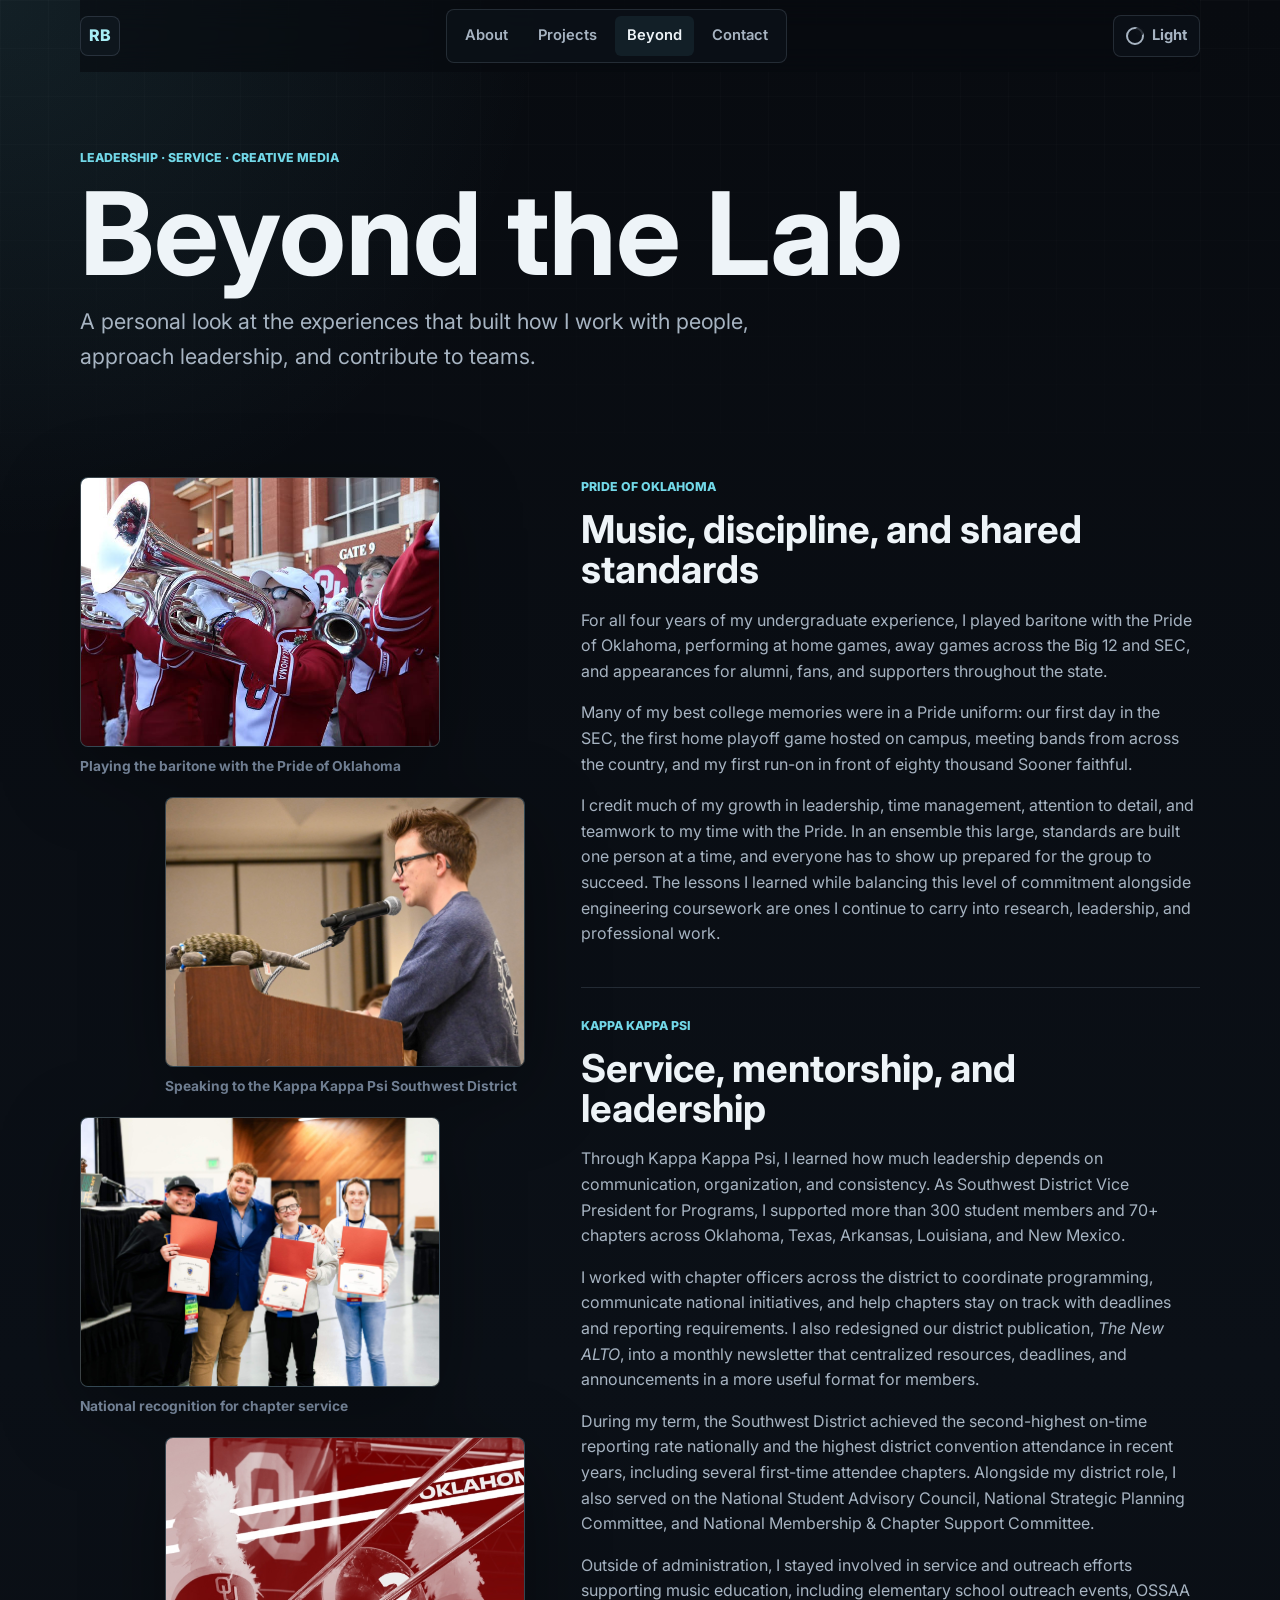
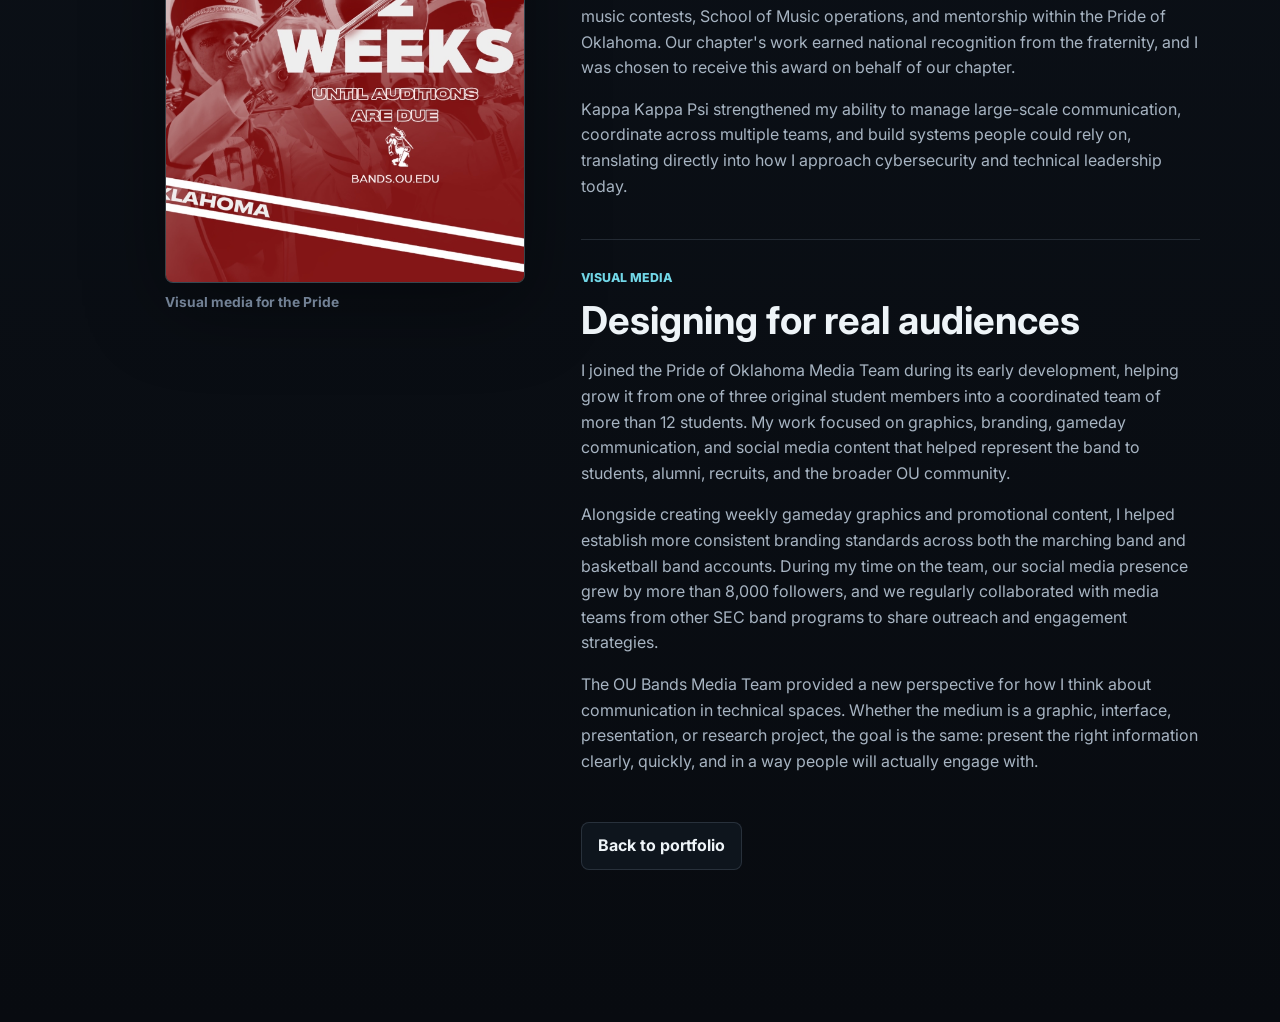
==== pages/beyond.html @ aa589531 "Edited Beyond section descriptions and captions" ====
<!DOCTYPE html>
<html lang="en">

<head>
  <meta charset="UTF-8" />
  <meta name="viewport" content="width=device-width, initial-scale=1.0" />
  <meta name="description"
    content="A personal side of Roman Beames: leadership, service, music, and creative media work beyond technical research." />
  <title>Beyond the Lab | Roman Beames</title>
  <link rel="preconnect" href="https://fonts.googleapis.com" />
  <link rel="preconnect" href="https://fonts.gstatic.com" crossorigin />
  <link href="https://fonts.googleapis.com/css2?family=Inter:wght@400;500;600;700;800&display=swap" rel="stylesheet" />
  <script>
    try {
      const savedTheme = localStorage.getItem("theme");
      if (savedTheme === "light") {
        document.documentElement.dataset.theme = "light";
      }
    } catch {
      document.documentElement.dataset.theme = "dark";
    }
  </script>
  <link rel="stylesheet" href="../assets/css/style.css" />
  <script src="../assets/js/script.js" defer></script>
</head>

<body>
  <header class="site-header">
    <a class="brand" href="../index.html" aria-label="Roman Beames home">RB</a>
    <nav class="site-nav" aria-label="Primary navigation">
      <a href="../index.html">About</a>
      <a href="projects.html">Projects</a>
      <a href="beyond.html" aria-current="page">Beyond</a>
      <a href="contact.html">Contact</a>
    </nav>
    <button class="theme-toggle" type="button" aria-label="Switch to light mode" aria-pressed="false">
      <span class="theme-toggle-icon" aria-hidden="true"></span>
      <span class="theme-toggle-text">Light</span>
    </button>
  </header>

  <main class="detail-page">
    <section class="section-wrap page-hero">
      <p class="eyebrow">Leadership &middot; Service &middot; Creative Media</p>
      <h1>Beyond the Lab</h1>
      <p class="lead">
        A personal look at the experiences that built how I work with people, approach leadership, and contribute
        to teams.
      </p>
    </section>

    <section class="section-wrap story-layout" aria-label="Beyond the lab story">
      <aside class="photo-stack" aria-label="Photo highlights">
        <figure class="stack-photo">
          <img src="../assets/images/pride.jpg" alt="Roman Beames playing baritone with the Pride of Oklahoma" />
          <figcaption>Playing the baritone with the Pride of Oklahoma</figcaption>
        </figure>

        <figure class="stack-photo">
          <img src="../assets/images/district_speech.jpg"
            alt="Roman Beames giving a speech to the Kappa Kappa Psi district" />
          <figcaption>Speaking to the Kappa Kappa Psi Southwest District</figcaption>
        </figure>

        <figure class="stack-photo">
          <img src="../assets/images/award.jpg"
            alt="Roman Beames receiving a national convention award on behalf of his Kappa Kappa Psi chapter" />
          <figcaption>National recognition for chapter service</figcaption>
        </figure>

        <figure class="stack-photo graphic-photo">
          <img src="../assets/images/example_graphic.png"
            alt="Example Pride of Oklahoma graphic designed by Roman Beames" />
          <figcaption>Visual media for the Pride</figcaption>
        </figure>
      </aside>

      <div class="story-content">
        <article class="story-block">
          <p class="section-kicker">Pride of Oklahoma</p>
          <h2>Music, discipline, and shared standards</h2>
          <p>
            For all four years of my undergraduate experience, I played baritone with the Pride of Oklahoma,
            performing at home games, away games across the Big 12 and SEC, and appearances for alumni,
            fans, and supporters throughout the state.
          </p>

          <p>
            Many of my best college memories were in a Pride uniform: our first day in the SEC,
            the first home playoff game hosted on campus, meeting bands from across the country,
            and my first run-on in front of eighty thousand Sooner faithful.
          </p>

          <p>
            I credit much of my growth in leadership, time management, attention to detail,
            and teamwork to my time with the Pride. In an ensemble this large, standards are built
            one person at a time, and everyone has to show up prepared for the group to succeed.
            The lessons I learned while balancing this level of commitment alongside engineering
            coursework are ones I continue to carry into research, leadership, and professional work.
          </p>
        </article>

        <article class="story-block">
          <p class="section-kicker">Kappa Kappa Psi</p>
          <h2>Service, mentorship, and leadership</h2>
          <p>
            Through Kappa Kappa Psi, I learned how much leadership depends on communication, organization, and
            consistency. As Southwest District Vice President for Programs, I supported more than 300 student members
            and 70+ chapters across Oklahoma, Texas, Arkansas, Louisiana, and New Mexico.
          </p>

          <p>
            I worked with chapter officers across the district to coordinate programming, communicate national
            initiatives, and help chapters stay on track with deadlines and reporting requirements. I also redesigned
            our district publication, <em>The New ALTO</em>, into a monthly newsletter that centralized resources,
            deadlines, and announcements in a more useful format for members.
          </p>

          <p>
            During my term, the Southwest District achieved the second-highest on-time reporting rate nationally and the
            highest district convention attendance in recent years, including several first-time attendee chapters.
            Alongside my district role, I also served on the National Student Advisory Council, National Strategic
            Planning Committee, and National Membership & Chapter Support Committee.
          </p>

          <p>
            Outside of administration, I stayed involved in service and outreach efforts supporting music education,
            including elementary school outreach events, OSSAA music contests, School of Music operations, and
            mentorship within the Pride of Oklahoma. Our chapter's work earned national recognition from the fraternity,
            and I was chosen to receive this award on behalf of our chapter.
          </p>

          <p>
            Kappa Kappa Psi strengthened my ability to manage large-scale communication, coordinate across multiple
            teams, and build systems people could rely on, translating directly into how I approach
            cybersecurity and technical leadership today.
          </p>
        </article>

        <article class="story-block">
          <p class="section-kicker">Visual Media</p>
          <h2>Designing for real audiences</h2>
          <p>
            I joined the Pride of Oklahoma Media Team during its early development, helping grow it
            from one of three original student members into a coordinated team of more than 12 students.
            My work focused on graphics, branding, gameday communication, and social media content that
            helped represent the band to students, alumni, recruits, and the broader OU community.
          </p>

          <p>
            Alongside creating weekly gameday graphics and promotional content, I helped establish more
            consistent branding standards across both the marching band and basketball band accounts.
            During my time on the team, our social media presence grew by more than 8,000 followers, and
            we regularly collaborated with media teams from other SEC band programs to share outreach and
            engagement strategies.
          </p>

          <p>
            The OU Bands Media Team provided a new perspective for how I think about communication in technical spaces.
            Whether the medium is a graphic, interface, presentation, or research project, the goal is the same: present
            the right information clearly, quickly, and in a way people will actually engage with.
          </p>
        </article>

        <div class="story-return">
          <a class="button secondary" href="../index.html#beyond">Back to portfolio</a>
        </div>
      </div>
    </section>
  </main>
</body>

</html>
---- assets/css/style.css ----
:root {
  color-scheme: dark;
  --bg: #080b10;
  --bg-soft: #0d1219;
  --panel: #111821;
  --panel-strong: #151e29;
  --text: #eef4f8;
  --muted: #a7b4c2;
  --subtle: #728195;
  --line: rgba(176, 195, 215, 0.16);
  --accent: #72d8e8;
  --accent-strong: #a7edf4;
  --warm: #d7b56d;
  --header-bg: rgba(8, 11, 16, 0.62);
  --surface-bg: rgba(17, 24, 33, 0.8);
  --surface-bg-soft: rgba(13, 18, 25, 0.78);
  --hover-bg: rgba(114, 216, 232, 0.08);
  --grid-line: rgba(255, 255, 255, 0.025);
  --grid-mask: rgba(0, 0, 0, 0.8);
  --hero-image-border: rgba(255, 255, 255, 0.08);
  --primary-text: #061015;
  --card-bg: linear-gradient(145deg, rgba(21, 30, 41, 0.92), rgba(12, 17, 24, 0.92));
  --card-bg-hover: linear-gradient(145deg, rgba(24, 35, 48, 0.96), rgba(13, 19, 27, 0.96));
  --tag-bg: rgba(255, 255, 255, 0.035);
  --shadow: 0 24px 80px rgba(0, 0, 0, 0.35);
  --radius: 8px;
  --max-width: 1120px;
}

:root[data-theme="light"] {
  color-scheme: light;
  --bg: #f7f8fb;
  --bg-soft: #eef3f7;
  --panel: #ffffff;
  --panel-strong: #f2f7fb;
  --text: #111827;
  --muted: #4f6072;
  --subtle: #6e7d8d;
  --line: rgba(31, 45, 61, 0.14);
  --accent: #006f8a;
  --accent-strong: #004f63;
  --warm: #9b7328;
  --header-bg: rgba(247, 248, 251, 0.74);
  --surface-bg: rgba(255, 255, 255, 0.84);
  --surface-bg-soft: rgba(255, 255, 255, 0.78);
  --hover-bg: rgba(0, 111, 138, 0.08);
  --grid-line: rgba(31, 45, 61, 0.045);
  --grid-mask: rgba(0, 0, 0, 0.48);
  --hero-image-border: rgba(31, 45, 61, 0.08);
  --primary-text: #ffffff;
  --card-bg: linear-gradient(145deg, rgba(255, 255, 255, 0.96), rgba(240, 246, 250, 0.96));
  --card-bg-hover: linear-gradient(145deg, rgba(255, 255, 255, 1), rgba(233, 243, 248, 0.98));
  --tag-bg: rgba(0, 111, 138, 0.055);
  --shadow: 0 24px 70px rgba(23, 37, 52, 0.14);
}

* {
  box-sizing: border-box;
}

html {
  scroll-behavior: smooth;
}

body {
  margin: 0;
  font-family: "Inter", system-ui, -apple-system, BlinkMacSystemFont, "Segoe UI", sans-serif;
  background: var(--page-bg);
  color: var(--text);
  line-height: 1.6;
  transition: background 180ms ease, color 180ms ease;
}

:root {
  --page-bg:
    radial-gradient(circle at top left, rgba(114, 216, 232, 0.1), transparent 34rem),
    linear-gradient(180deg, #080b10 0%, #0b1017 52%, #080b10 100%);
}

:root[data-theme="light"] {
  --page-bg:
    radial-gradient(circle at top left, rgba(0, 111, 138, 0.1), transparent 34rem),
    linear-gradient(180deg, #f7f8fb 0%, #eef3f7 54%, #f9fafb 100%);
}

body::before {
  content: "";
  position: fixed;
  inset: 0;
  pointer-events: none;
  background-image:
    linear-gradient(var(--grid-line) 1px, transparent 1px),
    linear-gradient(90deg, var(--grid-line) 1px, transparent 1px);
  background-size: 48px 48px;
  mask-image: linear-gradient(to bottom, var(--grid-mask), transparent 70%);
}

a {
  color: inherit;
}

img {
  display: block;
  max-width: 100%;
}

.section-wrap {
  width: min(var(--max-width), calc(100% - 40px));
  margin: 0 auto;
}

.site-header {
  position: sticky;
  top: 0;
  z-index: 10;
  display: flex;
  align-items: center;
  justify-content: space-between;
  width: min(var(--max-width), calc(100% - 40px));
  min-height: 72px;
  margin: 0 auto;
  background: var(--header-bg);
  backdrop-filter: blur(16px);
}

.brand {
  display: inline-grid;
  width: 40px;
  height: 40px;
  place-items: center;
  border: 1px solid var(--line);
  border-radius: var(--radius);
  background: var(--surface-bg);
  color: var(--accent-strong);
  font-weight: 800;
  text-decoration: none;
}

.site-nav {
  display: flex;
  gap: 6px;
  padding: 6px;
  border: 1px solid var(--line);
  border-radius: var(--radius);
  background: var(--surface-bg-soft);
}

.site-nav a {
  border-radius: 6px;
  color: var(--muted);
  font-size: 0.92rem;
  font-weight: 600;
  text-decoration: none;
  transition: color 160ms ease, background 160ms ease, border-color 160ms ease;
}

.site-nav a {
  padding: 8px 12px;
}

.site-nav a:hover {
  color: var(--text);
  background: var(--hover-bg);
}

.site-nav a[aria-current="page"] {
  color: var(--text);
  background: var(--hover-bg);
}

.theme-toggle {
  display: inline-flex;
  min-height: 40px;
  align-items: center;
  gap: 8px;
  border: 1px solid var(--line);
  border-radius: var(--radius);
  padding: 8px 12px;
  background: var(--surface-bg-soft);
  color: var(--muted);
  font: inherit;
  font-size: 0.92rem;
  font-weight: 700;
  cursor: pointer;
  transition: color 160ms ease, background 160ms ease, border-color 160ms ease;
}

.theme-toggle:hover {
  border-color: rgba(114, 216, 232, 0.34);
  color: var(--text);
  background: var(--hover-bg);
}

.theme-toggle-icon {
  position: relative;
  width: 18px;
  height: 18px;
  border: 2px solid currentColor;
  border-radius: 50%;
}

.theme-toggle-icon::after {
  content: "";
  position: absolute;
  top: -2px;
  right: -2px;
  width: 9px;
  height: 9px;
  border-radius: 50%;
  background: var(--surface-bg-soft);
  transition: opacity 160ms ease, transform 160ms ease;
}

:root[data-theme="light"] .theme-toggle-icon::after {
  opacity: 0;
  transform: translate(5px, -5px);
}

.hero {
  display: grid;
  grid-template-columns: minmax(0, 1fr) minmax(320px, 0.78fr);
  gap: 44px;
  align-items: center;
  min-height: calc(100svh - 72px);
  padding: 72px 0 88px;
}

.hero-copy {
  max-width: 720px;
}

.eyebrow,
.section-kicker,
.project-meta {
  color: var(--accent);
  font-size: 0.77rem;
  font-weight: 800;
  letter-spacing: 0;
  text-transform: uppercase;
}

h1,
h2,
h3,
p {
  margin-top: 0;
}

h1 {
  max-width: 860px;
  margin-bottom: 18px;
  font-size: clamp(3.25rem, 9vw, 7.4rem);
  line-height: 0.92;
  letter-spacing: 0;
}

h2 {
  margin-bottom: 18px;
  font-size: clamp(2rem, 4vw, 3.4rem);
  line-height: 1.05;
  letter-spacing: 0;
}

h3 {
  margin-bottom: 12px;
  font-size: 1.28rem;
  line-height: 1.25;
}

.lead {
  max-width: 680px;
  margin-bottom: 28px;
  color: var(--muted);
  font-size: clamp(1.12rem, 2vw, 1.35rem);
}

.hero-actions {
  display: flex;
  flex-wrap: wrap;
  gap: 12px;
}

.button {
  display: inline-flex;
  min-height: 44px;
  align-items: center;
  justify-content: center;
  border: 1px solid var(--line);
  padding: 10px 16px;
}

.button {
  border-radius: var(--radius);
  font-weight: 700;
  text-decoration: none;
  transition: transform 160ms ease, border-color 160ms ease, background 160ms ease;
}

.button:hover {
  transform: translateY(-1px);
  border-color: rgba(114, 216, 232, 0.52);
}

.button.primary {
  background: var(--accent);
  color: var(--primary-text);
  border-color: transparent;
}

.button.secondary {
  background: var(--surface-bg);
  color: var(--text);
}

.hero-visual {
  position: relative;
  margin: 0;
  border: 1px solid var(--line);
  border-radius: var(--radius);
  overflow: hidden;
  background: var(--panel);
  box-shadow: var(--shadow);
}

.hero-visual::after {
  content: "";
  position: absolute;
  inset: 0;
  border: 1px solid var(--hero-image-border);
  pointer-events: none;
}

.hero-visual img {
  width: 100%;
  min-height: 420px;
  object-fit: cover;
}

.split,
.notes-section,
.site-footer,
.beyond-section {
  display: grid;
  grid-template-columns: minmax(260px, 0.8fr) minmax(0, 1fr);
  gap: 48px;
  padding: 88px 0;
  border-top: 1px solid var(--line);
}

.body-copy {
  color: var(--muted);
  font-size: 1.03rem;
}

.body-copy p:last-child,
.body-copy:last-child {
  margin-bottom: 0;
}

.section-heading {
  max-width: 760px;
  margin-bottom: 32px;
}

#projects,
.beyond-section {
  padding: 88px 0;
  border-top: 1px solid var(--line);
}

.project-grid {
  display: grid;
  grid-template-columns: repeat(2, minmax(0, 1fr));
  gap: 18px;
}

.project-card {
  min-height: 310px;
  padding: 24px;
  border: 1px solid var(--line);
  border-radius: var(--radius);
  background: var(--card-bg), var(--panel);
  transition: transform 180ms ease, border-color 180ms ease, background 180ms ease;
}

.project-card:hover {
  transform: translateY(-3px);
  border-color: rgba(114, 216, 232, 0.34);
  background: var(--card-bg-hover), var(--panel-strong);
}

.project-meta {
  display: flex;
  flex-wrap: wrap;
  gap: 8px;
  margin-bottom: 22px;
  color: var(--warm);
}

.project-meta span + span::before {
  content: "/";
  margin-right: 8px;
  color: var(--subtle);
}

.project-card p {
  color: var(--muted);
}

.section-action {
  margin-top: 24px;
}

.tag-list {
  display: flex;
  flex-wrap: wrap;
  gap: 8px;
  margin: 24px 0 0;
  padding: 0;
  list-style: none;
}

.tag-list li {
  border: 1px solid var(--line);
  border-radius: 999px;
  background: var(--tag-bg);
  color: var(--muted);
  font-size: 0.86rem;
  font-weight: 600;
}

.tag-list li {
  padding: 7px 10px;
}

.beyond-overview p {
  margin-bottom: 0;
  color: var(--muted);
}

.mini-tags {
  display: flex;
  flex-wrap: wrap;
  gap: 8px;
  margin: 22px 0;
}

.mini-tags a {
  border: 1px solid rgba(114, 216, 232, 0.32);
  border-radius: 999px;
  padding: 7px 10px;
  background: var(--tag-bg);
  color: var(--accent);
  font-size: 0.86rem;
  font-weight: 700;
  text-decoration: none;
  transition: transform 160ms ease, border-color 160ms ease, background 160ms ease, color 160ms ease;
}

.mini-tags a:hover {
  transform: translateY(-3px);
  border-color: rgba(114, 216, 232, 0.52);
  background: var(--hover-bg);
  color: var(--accent-strong);
}

.detail-page {
  padding-bottom: 72px;
}

.page-hero {
  padding: 76px 0 44px;
}

.page-hero h1 {
  max-width: 980px;
}

.story-layout {
  display: grid;
  grid-template-columns: minmax(260px, 0.72fr) minmax(0, 1fr);
  gap: 56px;
  align-items: start;
  padding: 32px 0 80px;
}

.photo-stack {
  position: sticky;
  top: 96px;
  display: grid;
  gap: 20px;
  margin: 0;
}

.stack-photo {
  width: min(100%, 360px);
  margin: 0;
}

.stack-photo:nth-child(even) {
  justify-self: end;
}

.stack-photo img,
.photo-placeholder {
  width: 100%;
  aspect-ratio: 4 / 3;
  border: 1px solid var(--line);
  border-radius: var(--radius);
  background:
    linear-gradient(145deg, rgba(114, 216, 232, 0.14), rgba(215, 181, 109, 0.12)),
    var(--surface-bg);
  box-shadow: var(--shadow);
  object-fit: cover;
}

.graphic-photo img {
  aspect-ratio: auto;
  height: auto;
  object-fit: contain;
}

.photo-placeholder {
  display: grid;
  place-items: center;
  color: var(--subtle);
  font-size: 0.88rem;
  font-weight: 800;
  text-transform: uppercase;
}

.stack-photo figcaption {
  margin-top: 8px;
  color: var(--subtle);
  font-size: 0.86rem;
  font-weight: 700;
}

.story-content {
  display: grid;
  gap: 24px;
}

.story-block {
  border-top: 1px solid var(--line);
  padding-top: 28px;
}

.story-block:first-child {
  border-top: 0;
  padding-top: 0;
}

.story-block h2 {
  max-width: 760px;
  font-size: clamp(1.8rem, 3vw, 2.65rem);
}

.story-block p:not(.section-kicker) {
  max-width: 760px;
  color: var(--muted);
}

.story-return {
  padding-top: 8px;
}

.detail-grid,
.detail-list {
  display: grid;
  gap: 18px;
  padding: 24px 0 80px;
}

.detail-grid {
  grid-template-columns: repeat(2, minmax(0, 1fr));
}

.detail-card {
  border: 1px solid var(--line);
  border-radius: var(--radius);
  padding: 26px;
  background:
    linear-gradient(145deg, rgba(114, 216, 232, 0.1), rgba(215, 181, 109, 0.065)),
    var(--surface-bg);
  box-shadow: 0 18px 54px rgba(0, 0, 0, 0.16);
}

.detail-card h2 {
  font-size: clamp(1.55rem, 3vw, 2.35rem);
}

.detail-card p {
  color: var(--muted);
}

.detail-card p:last-child,
.detail-card .tag-list:last-child {
  margin-bottom: 0;
}

.project-detail-card {
  padding: 0;
  overflow: hidden;
  transition: border-color 180ms ease, background 180ms ease, box-shadow 180ms ease;
}

.project-detail-card:hover,
.project-detail-card[open] {
  border-color: rgba(114, 216, 232, 0.42);
  background:
    linear-gradient(145deg, rgba(114, 216, 232, 0.15), rgba(215, 181, 109, 0.1)),
    var(--surface-bg);
  box-shadow: 0 22px 66px rgba(0, 0, 0, 0.22);
}

.project-detail-card summary {
  position: relative;
  display: grid;
  gap: 0;
  min-height: 360px;
  align-content: start;
  padding: 42px;
  cursor: pointer;
  list-style: none;
}

.project-detail-card summary::-webkit-details-marker {
  display: none;
}

.project-detail-card summary:focus-visible {
  outline: 2px solid var(--accent);
  outline-offset: -6px;
}

.project-summary-heading {
  display: block;
  max-width: 980px;
  margin-top: 18px;
  color: var(--text);
  font-size: clamp(2.5rem, 6vw, 4.85rem);
  font-weight: 800;
  line-height: 0.96;
}

.project-summary-copy {
  display: block;
  max-width: 840px;
  margin-top: 24px;
  color: var(--accent-strong);
  font-size: clamp(1.12rem, 1.7vw, 1.28rem);
  line-height: 1.7;
}

.project-summary-tags {
  margin-top: 28px;
}

.project-summary-tags li {
  border: 1px solid rgba(215, 181, 109, 0.38);
  border-radius: 999px;
  background: rgba(215, 181, 109, 0.11);
  color: var(--warm);
  font-size: 0.86rem;
  font-weight: 700;
  padding: 7px 10px;
}

.project-card-body {
  padding: 2px 42px 42px;
  border-top: 1px solid rgba(114, 216, 232, 0.18);
}

.project-card-body p {
  color: var(--text);
}

.project-card-body p:first-child {
  margin-top: 32px;
}

.expand-control {
  display: inline-flex;
  width: fit-content;
  min-height: 40px;
  align-items: center;
  justify-content: center;
  margin-top: 32px;
  border: 1px solid rgba(114, 216, 232, 0.36);
  border-radius: var(--radius);
  padding: 9px 14px;
  background: rgba(114, 216, 232, 0.08);
  color: var(--accent-strong);
  font-size: 0.92rem;
  font-weight: 800;
  transition: border-color 160ms ease, background 160ms ease, color 160ms ease;
}

.expand-control::before {
  content: "Expand project";
}

.expand-control::after {
  content: "+";
  margin-left: 10px;
  color: var(--warm);
  font-size: 1rem;
}

.project-detail-card[open] .expand-control {
  border-color: rgba(215, 181, 109, 0.42);
  background: rgba(215, 181, 109, 0.09);
  color: var(--warm);
}

.project-detail-card[open] .expand-control::before {
  content: "Collapse project";
}

.project-detail-card[open] .expand-control::after {
  content: "-";
}

.project-links {
  display: flex;
  flex-wrap: wrap;
  gap: 12px;
  align-items: center;
  margin-top: 24px;
}

.project-note {
  color: var(--subtle);
  font-size: 0.92rem;
}

.project-media-grid {
  display: grid;
  grid-template-columns: repeat(2, minmax(0, 1fr));
  gap: 16px;
  margin: 32px 0 24px;
}

.media-preview {
  overflow: hidden;
  border: 1px solid rgba(114, 216, 232, 0.22);
  border-radius: var(--radius);
  background:
    linear-gradient(145deg, rgba(114, 216, 232, 0.06), rgba(215, 181, 109, 0.045)),
    var(--surface-bg-soft);
  color: var(--text);
  text-decoration: none;
  transition: transform 160ms ease, border-color 160ms ease, background 160ms ease;
}

.media-preview:hover {
  transform: translateY(-1px);
  border-color: rgba(114, 216, 232, 0.34);
  background: var(--hover-bg);
}

.media-preview img {
  width: 100%;
  min-height: 260px;
  aspect-ratio: 16 / 9;
  border-bottom: 1px solid var(--line);
  background: var(--panel);
  object-fit: contain;
}

.research-media-grid .media-preview-wide {
  grid-column: 1 / -1;
}

.annotation-media-grid .media-preview-wide {
  grid-column: 1 / -1;
}

.research-media-grid .media-preview-wide img {
  min-height: 300px;
  aspect-ratio: 21 / 7;
}

.annotation-media-grid .media-preview-wide img {
  min-height: 360px;
  aspect-ratio: 16 / 8;
}

.media-preview span {
  display: block;
  padding: 10px 12px;
  color: var(--muted);
  font-size: 0.88rem;
  font-weight: 700;
}

.protocol-panel {
  margin-top: 22px;
  border: 1px solid rgba(215, 181, 109, 0.26);
  border-radius: var(--radius);
  background:
    linear-gradient(145deg, rgba(215, 181, 109, 0.075), rgba(114, 216, 232, 0.045)),
    rgba(0, 0, 0, 0.16);
}

.protocol-panel-header {
  display: flex;
  flex-wrap: wrap;
  gap: 10px;
  align-items: center;
  justify-content: space-between;
  padding: 14px 16px;
  border-bottom: 1px solid rgba(215, 181, 109, 0.22);
}

.protocol-panel-header h3 {
  margin: 0;
  font-size: 1rem;
}

.protocol-panel-header a {
  color: var(--accent);
  font-size: 0.84rem;
  font-weight: 800;
  text-decoration: none;
}

.protocol-panel-header a:hover {
  color: var(--accent-strong);
}

.protocol-panel pre {
  max-height: 380px;
  margin: 0;
  overflow: auto;
  padding: 16px;
}

.protocol-panel code {
  color: var(--text);
  font-family: "SFMono-Regular", Consolas, "Liberation Mono", monospace;
  font-size: 0.88rem;
  line-height: 1.55;
  white-space: pre;
}

.contact-page-panel {
  padding: 24px 0 80px;
}

.site-footer {
  align-items: start;
  grid-template-columns: minmax(260px, 0.68fr) minmax(0, 1fr);
  gap: 64px;
  padding: 72px 0;
}

.contact-copy h2 {
  margin-bottom: 10px;
  font-size: clamp(1.65rem, 3vw, 2.35rem);
}

.contact-copy p:not(.section-kicker) {
  max-width: 620px;
  margin-bottom: 0;
  color: var(--muted);
}

.contact-panel {
  display: grid;
  grid-template-columns: repeat(2, minmax(0, 1fr));
  gap: 12px;
}

.contact-panel a {
  display: flex;
  min-height: 74px;
  flex-direction: column;
  justify-content: center;
  border: 1px solid var(--line);
  border-radius: var(--radius);
  padding: 16px 18px;
  background: var(--surface-bg);
  text-decoration: none;
  transition: transform 160ms ease, border-color 160ms ease, background 160ms ease;
}

.contact-panel a:hover {
  transform: translateY(-1px);
  border-color: rgba(114, 216, 232, 0.34);
  background: var(--hover-bg);
}

.contact-panel .primary-contact {
  grid-column: 1 / -1;
  min-height: 96px;
  background:
    linear-gradient(135deg, rgba(114, 216, 232, 0.12), rgba(215, 181, 109, 0.08)),
    var(--surface-bg);
}

.contact-panel .primary-contact:hover {
  border-color: rgba(215, 181, 109, 0.38);
}

.contact-panel span {
  color: var(--subtle);
  font-size: 0.78rem;
  font-weight: 800;
  text-transform: uppercase;
}

.contact-panel strong {
  overflow-wrap: anywhere;
  color: var(--text);
  font-size: 1rem;
  font-weight: 700;
}

.primary-contact strong {
  color: var(--accent-strong);
  font-size: clamp(1.25rem, 2vw, 1.55rem);
}

@media (max-width: 860px) {
  .site-header {
    align-items: flex-start;
    flex-direction: column;
    gap: 12px;
    padding: 16px 0;
  }

  .site-nav {
    width: 100%;
    overflow-x: auto;
  }

  .hero,
  .split,
  .notes-section,
  .site-footer,
  .beyond-section,
  .story-layout {
    grid-template-columns: 1fr;
  }

  .hero {
    min-height: auto;
    padding-top: 56px;
  }

  .hero-visual img {
    min-height: 300px;
  }

  .project-grid,
  .detail-grid {
    grid-template-columns: 1fr;
  }

  .project-card {
    min-height: auto;
  }

  .project-detail-card summary {
    min-height: 320px;
    padding: 34px;
  }

  .project-card-body {
    padding: 2px 34px 34px;
  }

  .contact-panel {
    grid-template-columns: 1fr;
  }

  .project-media-grid {
    grid-template-columns: 1fr;
  }

  .media-preview img,
  .research-media-grid .media-preview-wide img {
    min-height: 240px;
  }

  .photo-stack {
    position: static;
    grid-template-columns: 1fr;
  }

  .stack-photo,
  .stack-photo:nth-child(even) {
    justify-self: stretch;
    width: 100%;
  }
}

@media (max-width: 540px) {
  .section-wrap,
  .site-header {
    width: min(100% - 28px, var(--max-width));
  }

  .site-nav a {
    padding: 8px 10px;
  }

  .hero,
  .split,
  #projects,
  .beyond-section,
  .notes-section {
    padding: 56px 0;
  }

  .page-hero {
    padding: 56px 0 24px;
  }

  .story-layout {
    padding-bottom: 56px;
  }

  .hero-actions .button {
    width: 100%;
  }

  .project-detail-card summary {
    min-height: 300px;
    padding: 26px;
  }

  .project-card-body {
    padding: 2px 26px 26px;
  }

  .project-summary-heading {
    font-size: clamp(2.1rem, 13vw, 3.3rem);
    line-height: 1;
  }

  .project-summary-copy {
    margin-top: 20px;
  }

  .project-summary-tags {
    margin-top: 22px;
  }

  .expand-control {
    margin-top: 26px;
  }

  .media-preview img,
  .research-media-grid .media-preview-wide img {
    min-height: 210px;
  }
}
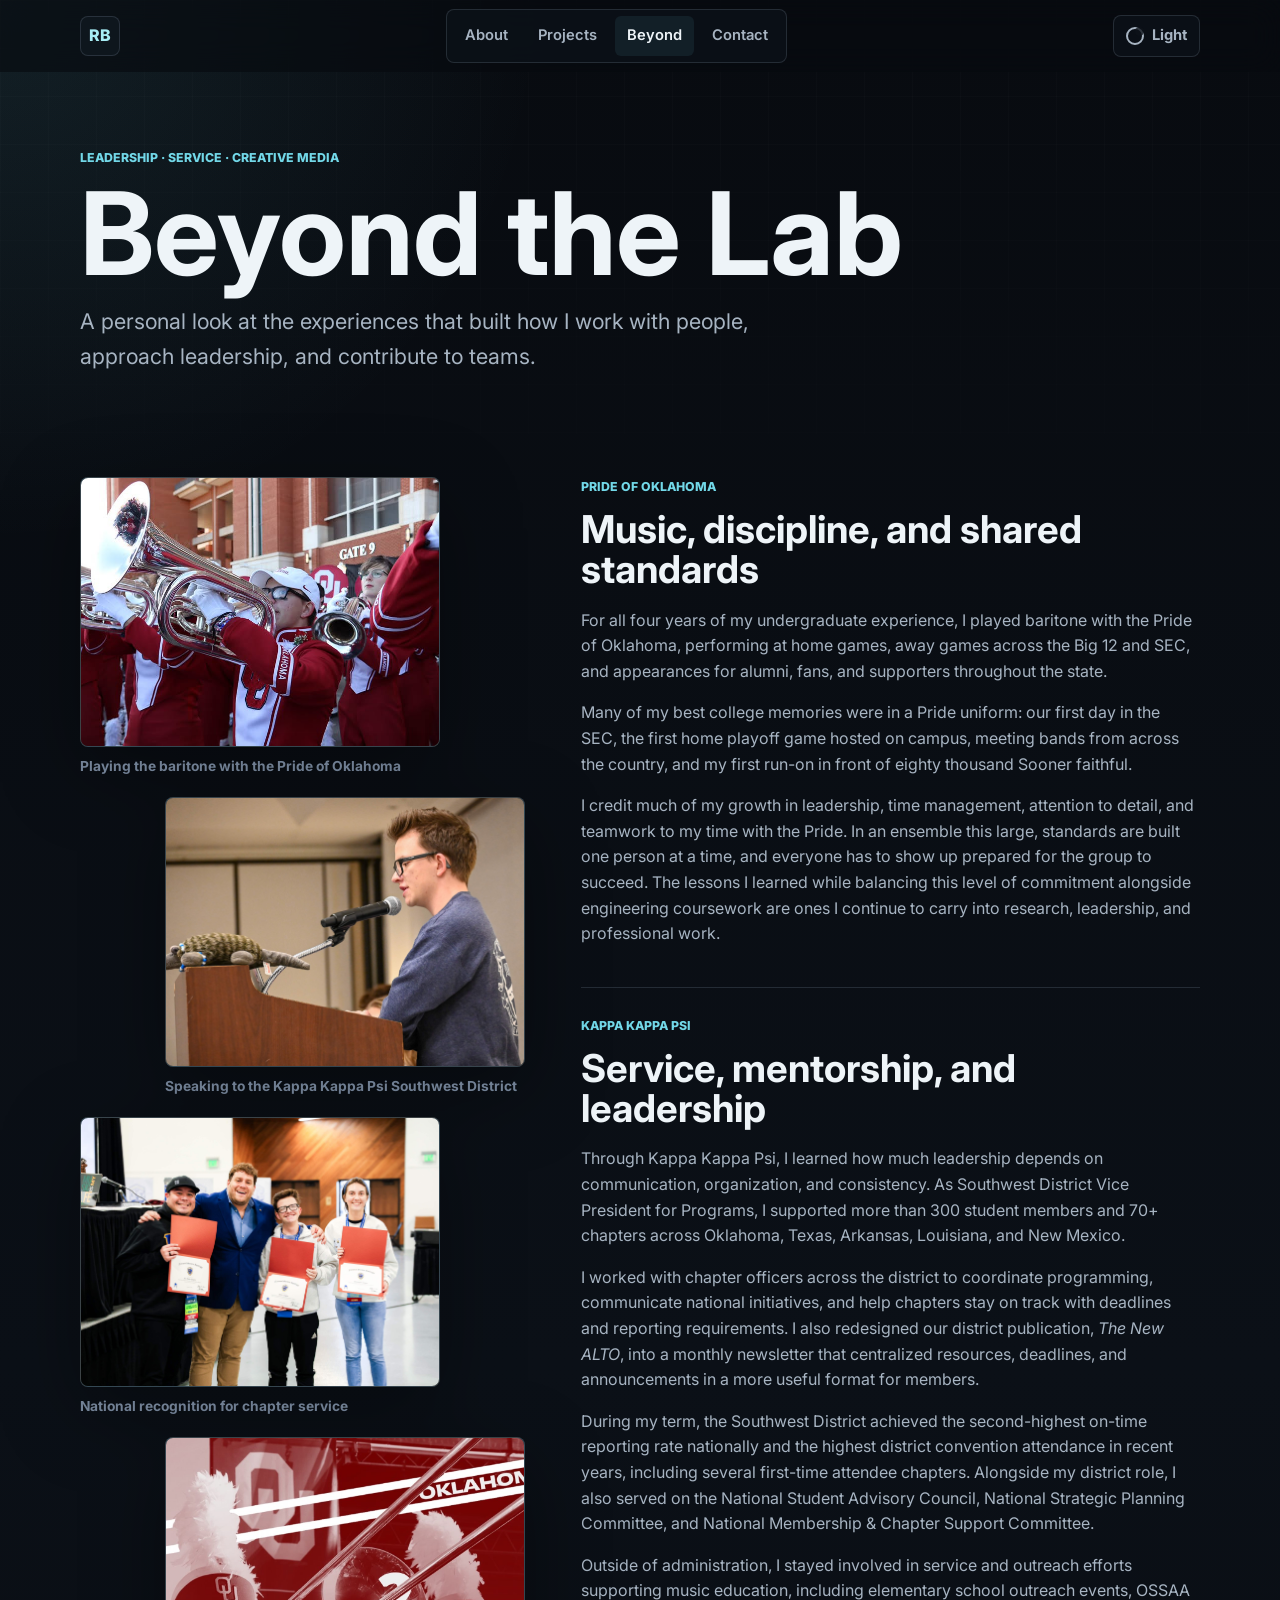
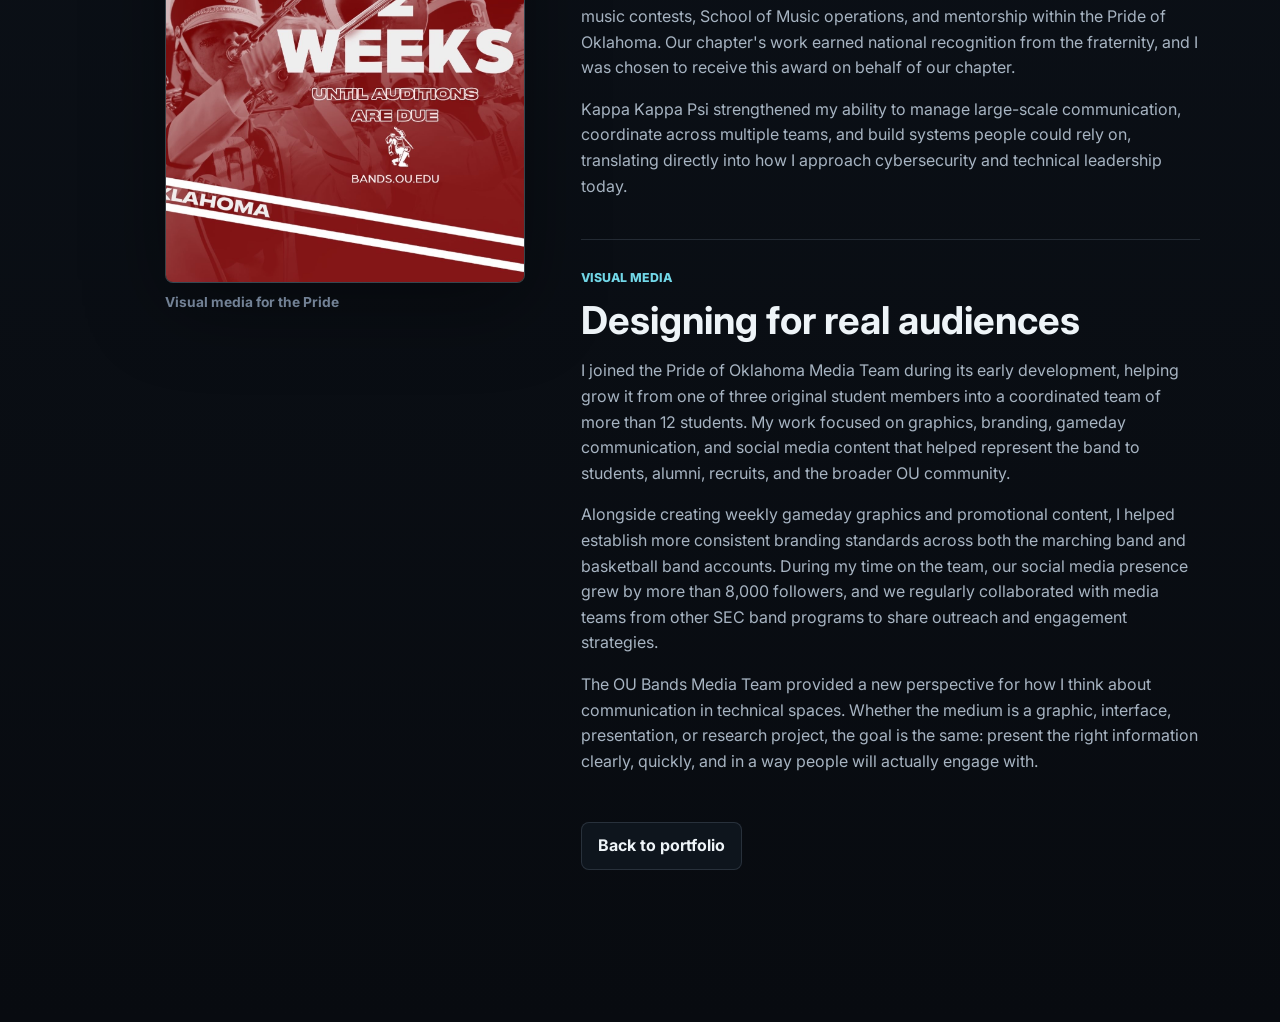
==== commit 4bfa1e75: "Codebase restructure + landing page tweaks" ====
--- a/pages/beyond.html
+++ b/pages/beyond.html
@@ -25,6 +25,7 @@
 </head>
 
 <body>
+  <a class="skip-link" href="#main">Skip to content</a>
   <header class="site-header">
     <a class="brand" href="../index.html" aria-label="Roman Beames home">RB</a>
     <nav class="site-nav" aria-label="Primary navigation">
@@ -39,7 +40,7 @@
     </button>
   </header>
 
-  <main class="detail-page">
+  <main class="detail-page" id="main">
     <section class="section-wrap page-hero">
       <p class="eyebrow">Leadership &middot; Service &middot; Creative Media</p>
       <h1>Beyond the Lab</h1>
@@ -52,31 +53,35 @@
     <section class="section-wrap story-layout" aria-label="Beyond the lab story">
       <aside class="photo-stack" aria-label="Photo highlights">
         <figure class="stack-photo">
-          <img src="../assets/images/pride.jpg" alt="Roman Beames playing baritone with the Pride of Oklahoma" />
+          <img src="../assets/images/beyond/pride.jpg" alt="Roman Beames playing baritone with the Pride of Oklahoma"
+            width="799" height="533" loading="lazy" decoding="async" />
           <figcaption>Playing the baritone with the Pride of Oklahoma</figcaption>
         </figure>
 
         <figure class="stack-photo">
-          <img src="../assets/images/district_speech.jpg"
-            alt="Roman Beames giving a speech to the Kappa Kappa Psi district" />
+          <img src="../assets/images/beyond/district_speech.jpg"
+            alt="Roman Beames giving a speech to the Kappa Kappa Psi district" width="3240" height="2160"
+            loading="lazy" decoding="async" />
           <figcaption>Speaking to the Kappa Kappa Psi Southwest District</figcaption>
         </figure>
 
         <figure class="stack-photo">
-          <img src="../assets/images/award.jpg"
-            alt="Roman Beames receiving a national convention award on behalf of his Kappa Kappa Psi chapter" />
+          <img src="../assets/images/beyond/award.jpg"
+            alt="Roman Beames receiving a national convention award on behalf of his Kappa Kappa Psi chapter" width="3240"
+            height="2160" loading="lazy" decoding="async" />
           <figcaption>National recognition for chapter service</figcaption>
         </figure>
 
         <figure class="stack-photo graphic-photo">
-          <img src="../assets/images/example_graphic.png"
-            alt="Example Pride of Oklahoma graphic designed by Roman Beames" />
+          <img src="../assets/images/beyond/example_graphic.jpg"
+            alt="Example Pride of Oklahoma graphic designed by Roman Beames" width="1173" height="1454" loading="lazy"
+            decoding="async" />
           <figcaption>Visual media for the Pride</figcaption>
         </figure>
       </aside>
 
       <div class="story-content">
-        <article class="story-block">
+        <article class="story-block" id="pride">
           <p class="section-kicker">Pride of Oklahoma</p>
           <h2>Music, discipline, and shared standards</h2>
           <p>
@@ -100,7 +105,7 @@
           </p>
         </article>
 
-        <article class="story-block">
+        <article class="story-block" id="kkpsi">
           <p class="section-kicker">Kappa Kappa Psi</p>
           <h2>Service, mentorship, and leadership</h2>
           <p>
@@ -137,7 +142,7 @@
           </p>
         </article>
 
-        <article class="story-block">
+        <article class="story-block" id="visual-media">
           <p class="section-kicker">Visual Media</p>
           <h2>Designing for real audiences</h2>
           <p>
@@ -170,4 +175,4 @@
   </main>
 </body>
 
-</html>+</html>
--- a/assets/css/style.css
+++ b/assets/css/style.css
@@ -22,6 +22,9 @@
   --card-bg: linear-gradient(145deg, rgba(21, 30, 41, 0.92), rgba(12, 17, 24, 0.92));
   --card-bg-hover: linear-gradient(145deg, rgba(24, 35, 48, 0.96), rgba(13, 19, 27, 0.96));
   --tag-bg: rgba(255, 255, 255, 0.035);
+  --page-bg:
+    radial-gradient(circle at top left, rgba(114, 216, 232, 0.1), transparent 34rem),
+    linear-gradient(180deg, #080b10 0%, #0b1017 52%, #080b10 100%);
   --shadow: 0 24px 80px rgba(0, 0, 0, 0.35);
   --radius: 8px;
   --max-width: 1120px;
@@ -51,6 +54,9 @@
   --card-bg: linear-gradient(145deg, rgba(255, 255, 255, 0.96), rgba(240, 246, 250, 0.96));
   --card-bg-hover: linear-gradient(145deg, rgba(255, 255, 255, 1), rgba(233, 243, 248, 0.98));
   --tag-bg: rgba(0, 111, 138, 0.055);
+  --page-bg:
+    radial-gradient(circle at top left, rgba(0, 111, 138, 0.1), transparent 34rem),
+    linear-gradient(180deg, #f7f8fb 0%, #eef3f7 54%, #f9fafb 100%);
   --shadow: 0 24px 70px rgba(23, 37, 52, 0.14);
 }
 
@@ -60,6 +66,7 @@
 
 html {
   scroll-behavior: smooth;
+  scroll-padding-top: 96px;
 }
 
 body {
@@ -69,18 +76,6 @@
   color: var(--text);
   line-height: 1.6;
   transition: background 180ms ease, color 180ms ease;
-}
-
-:root {
-  --page-bg:
-    radial-gradient(circle at top left, rgba(114, 216, 232, 0.1), transparent 34rem),
-    linear-gradient(180deg, #080b10 0%, #0b1017 52%, #080b10 100%);
-}
-
-:root[data-theme="light"] {
-  --page-bg:
-    radial-gradient(circle at top left, rgba(0, 111, 138, 0.1), transparent 34rem),
-    linear-gradient(180deg, #f7f8fb 0%, #eef3f7 54%, #f9fafb 100%);
 }
 
 body::before {
@@ -102,11 +97,34 @@
 img {
   display: block;
   max-width: 100%;
+  height: auto;
 }
 
 .section-wrap {
   width: min(var(--max-width), calc(100% - 40px));
   margin: 0 auto;
+}
+
+.skip-link {
+  position: fixed;
+  top: 12px;
+  left: 12px;
+  z-index: 100;
+  transform: translateY(calc(-100% - 24px));
+  border: 1px solid var(--line);
+  border-radius: var(--radius);
+  padding: 10px 14px;
+  background: var(--panel);
+  color: var(--text);
+  font-weight: 800;
+  text-decoration: none;
+  transition: transform 160ms ease;
+}
+
+.skip-link:focus-visible {
+  transform: translateY(0);
+  outline: 2px solid var(--accent);
+  outline-offset: 3px;
 }
 
 .site-header {
@@ -116,9 +134,9 @@
   display: flex;
   align-items: center;
   justify-content: space-between;
-  width: min(var(--max-width), calc(100% - 40px));
+  width: 100%;
   min-height: 72px;
-  margin: 0 auto;
+  padding-inline: max(20px, calc((100% - var(--max-width)) / 2));
   background: var(--header-bg);
   backdrop-filter: blur(16px);
 }
@@ -147,15 +165,12 @@
 
 .site-nav a {
   border-radius: 6px;
+  padding: 8px 12px;
   color: var(--muted);
   font-size: 0.92rem;
   font-weight: 600;
   text-decoration: none;
   transition: color 160ms ease, background 160ms ease, border-color 160ms ease;
-}
-
-.site-nav a {
-  padding: 8px 12px;
 }
 
 .site-nav a:hover {
@@ -189,6 +204,17 @@
   border-color: rgba(114, 216, 232, 0.34);
   color: var(--text);
   background: var(--hover-bg);
+}
+
+.brand:focus-visible,
+.skip-link:focus-visible,
+.site-nav a:focus-visible,
+.theme-toggle:focus-visible,
+.button:focus-visible,
+.beyond-card:focus-visible,
+.contact-panel a:focus-visible {
+  outline: 2px solid var(--accent);
+  outline-offset: 3px;
 }
 
 .theme-toggle-icon {
@@ -217,12 +243,51 @@
 }
 
 .hero {
+  position: relative;
+  isolation: isolate;
   display: grid;
   grid-template-columns: minmax(0, 1fr) minmax(320px, 0.78fr);
   gap: 44px;
   align-items: center;
   min-height: calc(100svh - 72px);
   padding: 72px 0 88px;
+}
+
+.hero::before,
+.hero::after {
+  content: "";
+  position: absolute;
+  top: 0;
+  bottom: 0;
+  left: 50%;
+  z-index: -2;
+  width: 100vw;
+  transform: translateX(-50%);
+  pointer-events: none;
+}
+
+.hero::before {
+  background: url("../images/hero/research-systems-hero.jpg") center / cover no-repeat;
+  filter: blur(3px) saturate(1.08) contrast(1.04);
+  opacity: 0.58;
+  transform: translateX(-50%) scale(1.012);
+}
+
+.hero::after {
+  z-index: -1;
+  background:
+    linear-gradient(90deg, rgba(8, 11, 16, 0.82) 0%, rgba(8, 11, 16, 0.5) 43%, rgba(8, 11, 16, 0.24) 100%),
+    linear-gradient(180deg, rgba(8, 11, 16, 0.22) 0%, rgba(8, 11, 16, 0.02) 52%, var(--bg) 100%);
+}
+
+:root[data-theme="light"] .hero::before {
+  opacity: 0.46;
+}
+
+:root[data-theme="light"] .hero::after {
+  background:
+    linear-gradient(90deg, rgba(247, 248, 251, 0.88) 0%, rgba(247, 248, 251, 0.58) 46%, rgba(247, 248, 251, 0.2) 100%),
+    linear-gradient(180deg, rgba(247, 248, 251, 0.14) 0%, rgba(247, 248, 251, 0) 52%, var(--bg) 100%);
 }
 
 .hero-copy {
@@ -286,11 +351,8 @@
   align-items: center;
   justify-content: center;
   border: 1px solid var(--line);
+  border-radius: var(--radius);
   padding: 10px 16px;
-}
-
-.button {
-  border-radius: var(--radius);
   font-weight: 700;
   text-decoration: none;
   transition: transform 160ms ease, border-color 160ms ease, background 160ms ease;
@@ -336,8 +398,6 @@
   object-fit: cover;
 }
 
-.split,
-.notes-section,
 .site-footer,
 .beyond-section {
   display: grid;
@@ -347,14 +407,56 @@
   border-top: 1px solid var(--line);
 }
 
-.body-copy {
+.about-section {
+  display: grid;
+  grid-template-columns: minmax(260px, 0.72fr) minmax(0, 1fr);
+  gap: 56px;
+  align-items: start;
+  padding: 88px 0;
+  border-top: 1px solid var(--line);
+}
+
+.about-heading {
+  position: sticky;
+  top: 96px;
+}
+
+.about-content {
   color: var(--muted);
   font-size: 1.03rem;
 }
 
-.body-copy p:last-child,
-.body-copy:last-child {
-  margin-bottom: 0;
+.about-lead {
+  color: var(--text);
+  font-size: clamp(1.16rem, 2vw, 1.35rem);
+  line-height: 1.55;
+}
+
+.about-points {
+  display: grid;
+  grid-template-columns: repeat(3, minmax(0, 1fr));
+  gap: 18px;
+  margin: 32px 0 0;
+}
+
+.about-points div {
+  border-top: 1px solid var(--line);
+  padding-top: 14px;
+}
+
+.about-points dt {
+  margin-bottom: 8px;
+  color: var(--warm);
+  font-size: 0.77rem;
+  font-weight: 800;
+  text-transform: uppercase;
+}
+
+.about-points dd {
+  margin: 0;
+  color: var(--muted);
+  font-size: 0.92rem;
+  line-height: 1.55;
 }
 
 .section-heading {
@@ -405,6 +507,29 @@
 
 .project-card p {
   color: var(--muted);
+}
+
+.project-card-featured {
+  display: grid;
+  grid-column: 1 / -1;
+  grid-template-columns: minmax(0, 1fr) minmax(280px, 0.58fr);
+  gap: 32px;
+  align-items: end;
+  min-height: auto;
+}
+
+.project-card-featured h3 {
+  max-width: 620px;
+  font-size: clamp(1.45rem, 3vw, 2.1rem);
+}
+
+.project-card-featured p {
+  max-width: 680px;
+}
+
+.project-card-featured .tag-list {
+  justify-content: flex-end;
+  margin-top: 0;
 }
 
 .section-action {
@@ -423,45 +548,58 @@
 .tag-list li {
   border: 1px solid var(--line);
   border-radius: 999px;
+  padding: 7px 10px;
   background: var(--tag-bg);
   color: var(--muted);
   font-size: 0.86rem;
   font-weight: 600;
 }
 
-.tag-list li {
-  padding: 7px 10px;
-}
-
-.beyond-overview p {
+.beyond-heading p:not(.section-kicker) {
+  max-width: 440px;
   margin-bottom: 0;
   color: var(--muted);
 }
 
-.mini-tags {
-  display: flex;
-  flex-wrap: wrap;
+.beyond-pathways {
+  display: grid;
+  gap: 12px;
+}
+
+.beyond-card {
+  display: grid;
   gap: 8px;
-  margin: 22px 0;
-}
-
-.mini-tags a {
-  border: 1px solid rgba(114, 216, 232, 0.32);
-  border-radius: 999px;
-  padding: 7px 10px;
-  background: var(--tag-bg);
-  color: var(--accent);
-  font-size: 0.86rem;
+  border: 1px solid var(--line);
+  border-radius: var(--radius);
+  padding: 18px;
+  background: var(--surface-bg);
+  text-decoration: none;
+  transition: transform 160ms ease, border-color 160ms ease, background 160ms ease;
+}
+
+.beyond-card:hover {
+  transform: translateY(-1px);
+  border-color: rgba(114, 216, 232, 0.34);
+  background: var(--hover-bg);
+}
+
+.beyond-card span {
+  color: var(--warm);
+  font-size: 0.77rem;
+  font-weight: 800;
+  text-transform: uppercase;
+}
+
+.beyond-card strong {
+  color: var(--text);
+  font-size: 1.02rem;
   font-weight: 700;
-  text-decoration: none;
-  transition: transform 160ms ease, border-color 160ms ease, background 160ms ease, color 160ms ease;
-}
-
-.mini-tags a:hover {
-  transform: translateY(-3px);
-  border-color: rgba(114, 216, 232, 0.52);
-  background: var(--hover-bg);
-  color: var(--accent-strong);
+  line-height: 1.45;
+}
+
+.beyond-pathways .button {
+  width: fit-content;
+  margin-top: 10px;
 }
 
 .detail-page {
@@ -928,7 +1066,7 @@
     align-items: flex-start;
     flex-direction: column;
     gap: 12px;
-    padding: 16px 0;
+    padding-block: 16px;
   }
 
   .site-nav {
@@ -937,14 +1075,21 @@
   }
 
   .hero,
-  .split,
-  .notes-section,
+  .about-section,
   .site-footer,
   .beyond-section,
   .story-layout {
     grid-template-columns: 1fr;
   }
 
+  .about-heading {
+    position: static;
+  }
+
+  .about-points {
+    grid-template-columns: 1fr;
+  }
+
   .hero {
     min-height: auto;
     padding-top: 56px;
@@ -961,6 +1106,14 @@
 
   .project-card {
     min-height: auto;
+  }
+
+  .project-card-featured {
+    grid-template-columns: 1fr;
+  }
+
+  .project-card-featured .tag-list {
+    justify-content: flex-start;
   }
 
   .project-detail-card summary {
@@ -998,9 +1151,12 @@
 }
 
 @media (max-width: 540px) {
-  .section-wrap,
+  .section-wrap {
+    width: min(100% - 28px, var(--max-width));
+  }
+
   .site-header {
-    width: min(100% - 28px, var(--max-width));
+    padding-inline: 14px;
   }
 
   .site-nav a {
@@ -1008,10 +1164,9 @@
   }
 
   .hero,
-  .split,
+  .about-section,
   #projects,
-  .beyond-section,
-  .notes-section {
+  .beyond-section {
     padding: 56px 0;
   }
 
@@ -1058,3 +1213,14 @@
     min-height: 210px;
   }
 }
+
+@media (prefers-reduced-motion: reduce) {
+  *,
+  *::before,
+  *::after {
+    scroll-behavior: auto !important;
+    transition-duration: 0.01ms !important;
+    animation-duration: 0.01ms !important;
+    animation-iteration-count: 1 !important;
+  }
+}
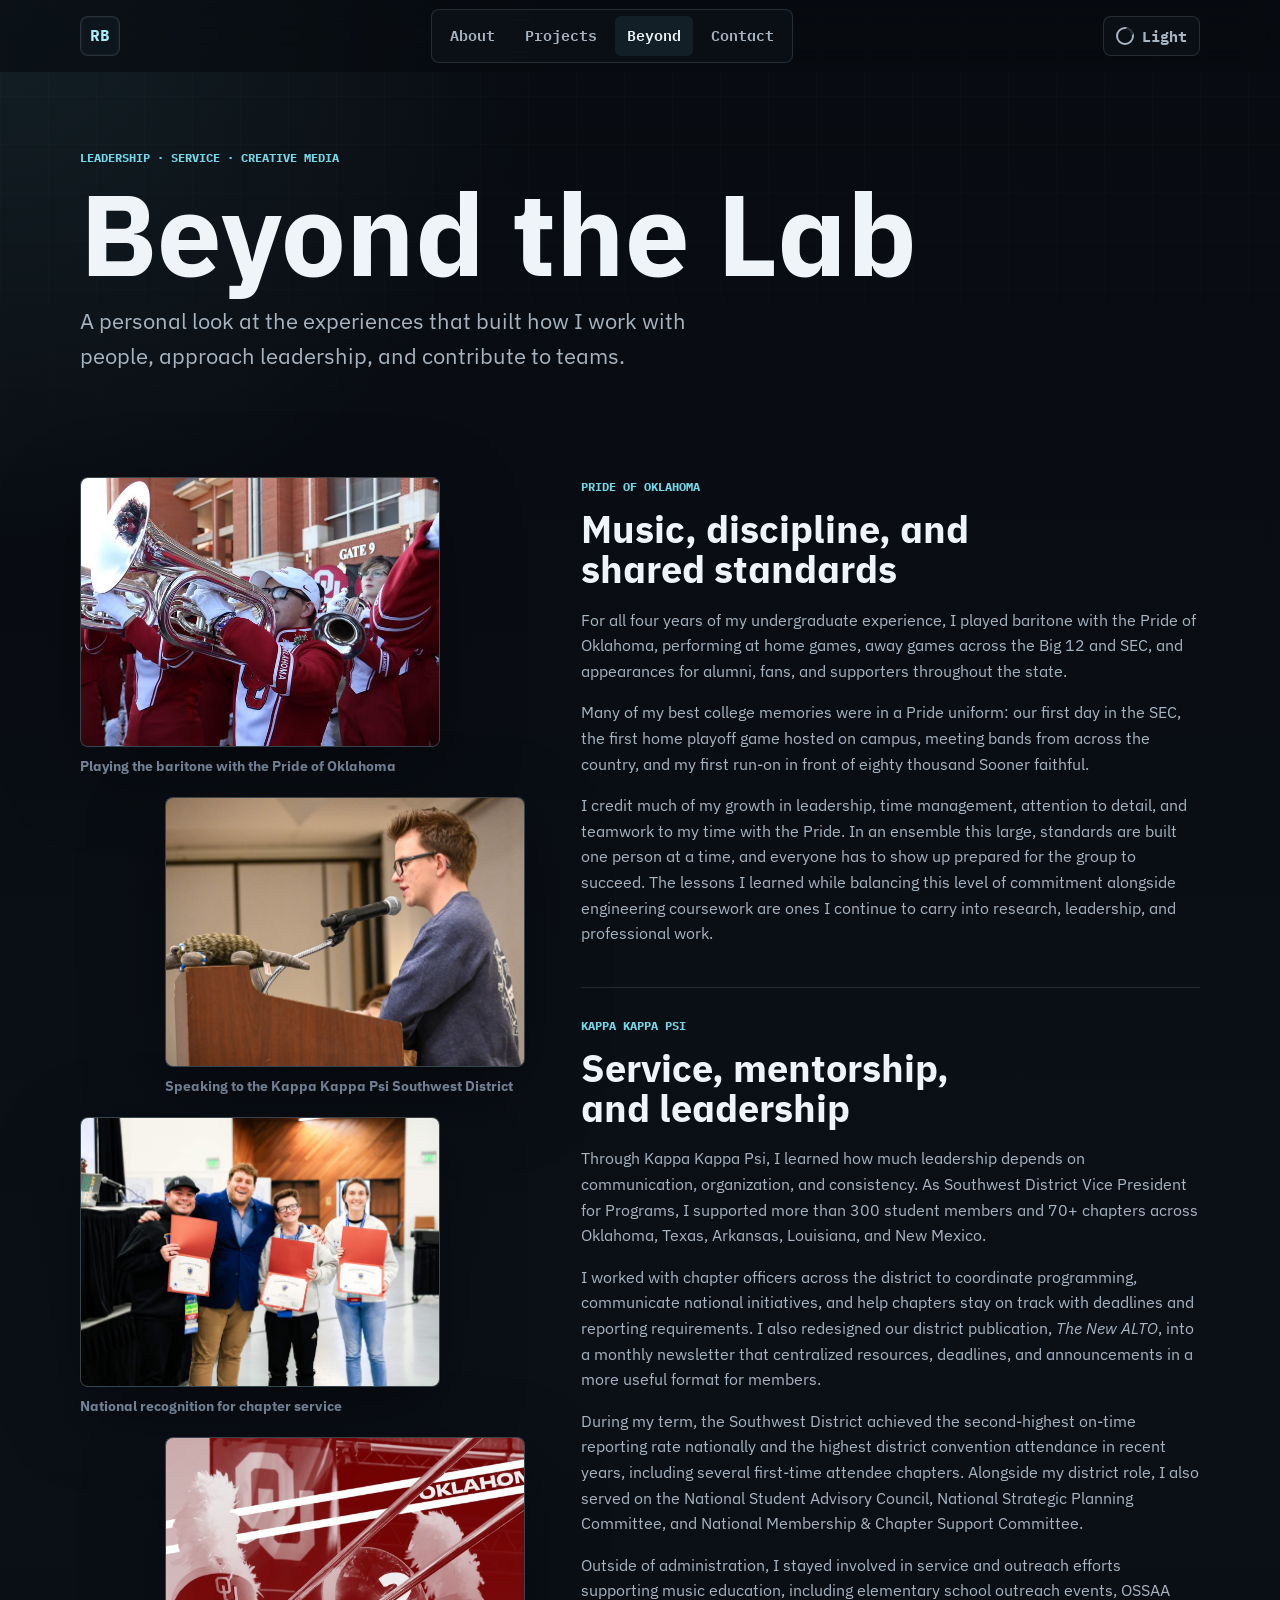
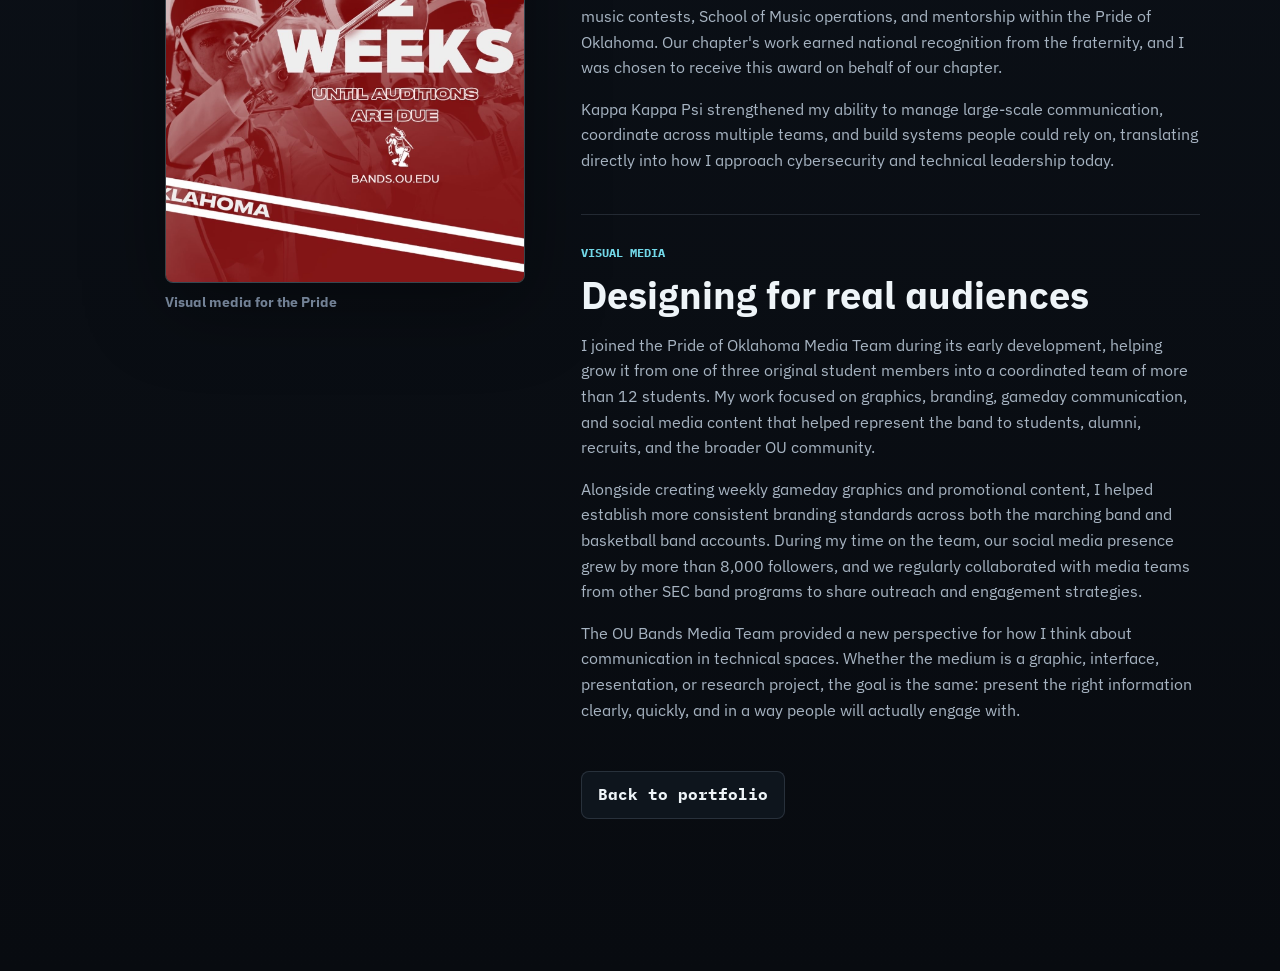
==== commit c069067f: "Home layout updates + font and design updates" ====
--- a/pages/beyond.html
+++ b/pages/beyond.html
@@ -9,7 +9,7 @@
   <title>Beyond the Lab | Roman Beames</title>
   <link rel="preconnect" href="https://fonts.googleapis.com" />
   <link rel="preconnect" href="https://fonts.gstatic.com" crossorigin />
-  <link href="https://fonts.googleapis.com/css2?family=Inter:wght@400;500;600;700;800&display=swap" rel="stylesheet" />
+  <link href="https://fonts.googleapis.com/css2?family=IBM+Plex+Mono:wght@400;500;600;700&family=IBM+Plex+Sans:wght@400;500;600;700;800&display=swap" rel="stylesheet" />
   <script>
     try {
       const savedTheme = localStorage.getItem("theme");
--- a/assets/css/style.css
+++ b/assets/css/style.css
@@ -1,5 +1,7 @@
 :root {
   color-scheme: dark;
+  --font-sans: "IBM Plex Sans", system-ui, -apple-system, BlinkMacSystemFont, "Segoe UI", sans-serif;
+  --font-mono: "IBM Plex Mono", "SFMono-Regular", Consolas, "Liberation Mono", monospace;
   --bg: #080b10;
   --bg-soft: #0d1219;
   --panel: #111821;
@@ -71,10 +73,11 @@
 
 body {
   margin: 0;
-  font-family: "Inter", system-ui, -apple-system, BlinkMacSystemFont, "Segoe UI", sans-serif;
+  font-family: var(--font-sans);
   background: var(--page-bg);
   color: var(--text);
   line-height: 1.6;
+  font-feature-settings: "ss01" 1;
   transition: background 180ms ease, color 180ms ease;
 }
 
@@ -150,8 +153,10 @@
   border-radius: var(--radius);
   background: var(--surface-bg);
   color: var(--accent-strong);
+  font-family: var(--font-mono);
   font-weight: 800;
   text-decoration: none;
+  box-shadow: inset 0 0 0 1px rgba(255, 255, 255, 0.04);
 }
 
 .site-nav {
@@ -167,6 +172,7 @@
   border-radius: 6px;
   padding: 8px 12px;
   color: var(--muted);
+  font-family: var(--font-mono);
   font-size: 0.92rem;
   font-weight: 600;
   text-decoration: none;
@@ -193,7 +199,7 @@
   padding: 8px 12px;
   background: var(--surface-bg-soft);
   color: var(--muted);
-  font: inherit;
+  font-family: var(--font-mono);
   font-size: 0.92rem;
   font-weight: 700;
   cursor: pointer;
@@ -201,7 +207,7 @@
 }
 
 .theme-toggle:hover {
-  border-color: rgba(114, 216, 232, 0.34);
+  border-color: color-mix(in srgb, var(--accent) 42%, transparent);
   color: var(--text);
   background: var(--hover-bg);
 }
@@ -298,6 +304,7 @@
 .section-kicker,
 .project-meta {
   color: var(--accent);
+  font-family: var(--font-mono);
   font-size: 0.77rem;
   font-weight: 800;
   letter-spacing: 0;
@@ -315,15 +322,19 @@
   max-width: 860px;
   margin-bottom: 18px;
   font-size: clamp(3.25rem, 9vw, 7.4rem);
+  font-weight: 800;
   line-height: 0.92;
   letter-spacing: 0;
+  text-wrap: balance;
 }
 
 h2 {
   margin-bottom: 18px;
   font-size: clamp(2rem, 4vw, 3.4rem);
+  font-weight: 800;
   line-height: 1.05;
   letter-spacing: 0;
+  text-wrap: balance;
 }
 
 h3 {
@@ -353,6 +364,7 @@
   border: 1px solid var(--line);
   border-radius: var(--radius);
   padding: 10px 16px;
+  font-family: var(--font-mono);
   font-weight: 700;
   text-decoration: none;
   transition: transform 160ms ease, border-color 160ms ease, background 160ms ease;
@@ -360,7 +372,7 @@
 
 .button:hover {
   transform: translateY(-1px);
-  border-color: rgba(114, 216, 232, 0.52);
+  border-color: color-mix(in srgb, var(--accent) 52%, transparent);
 }
 
 .button.primary {
@@ -398,6 +410,70 @@
   object-fit: cover;
 }
 
+@keyframes rise-in {
+  from {
+    opacity: 0;
+    translate: 0 18px;
+  }
+
+  to {
+    opacity: 1;
+    translate: 0 0;
+  }
+}
+
+.hero-copy > *,
+.hero-visual,
+.page-hero > *,
+.project-card,
+.beyond-card,
+.detail-card,
+.stack-photo,
+.story-block,
+.contact-panel a {
+  animation: rise-in 560ms cubic-bezier(0.16, 1, 0.3, 1) both;
+}
+
+.hero-copy > :nth-child(1),
+.page-hero > :nth-child(1) {
+  animation-delay: 80ms;
+}
+
+.hero-copy > :nth-child(2),
+.page-hero > :nth-child(2),
+.project-card:nth-child(1),
+.detail-card:nth-child(1),
+.stack-photo:nth-child(1),
+.story-block:nth-child(1),
+.contact-panel a:nth-child(1) {
+  animation-delay: 150ms;
+}
+
+.hero-copy > :nth-child(3),
+.page-hero > :nth-child(3),
+.project-card:nth-child(2),
+.detail-card:nth-child(2),
+.stack-photo:nth-child(2),
+.story-block:nth-child(2),
+.contact-panel a:nth-child(2) {
+  animation-delay: 220ms;
+}
+
+.hero-copy > :nth-child(4),
+.project-card:nth-child(3),
+.detail-card:nth-child(3),
+.stack-photo:nth-child(3),
+.story-block:nth-child(3),
+.contact-panel a:nth-child(3) {
+  animation-delay: 290ms;
+}
+
+.hero-visual,
+.stack-photo:nth-child(4),
+.contact-panel a:nth-child(n + 4) {
+  animation-delay: 360ms;
+}
+
 .site-footer,
 .beyond-section {
   display: grid;
@@ -408,55 +484,35 @@
 }
 
 .about-section {
-  display: grid;
-  grid-template-columns: minmax(260px, 0.72fr) minmax(0, 1fr);
-  gap: 56px;
-  align-items: start;
-  padding: 88px 0;
+  padding: 84px 0 92px;
   border-top: 1px solid var(--line);
-}
-
-.about-heading {
-  position: sticky;
-  top: 96px;
 }
 
 .about-content {
   color: var(--muted);
-  font-size: 1.03rem;
+}
+
+.about-content .section-kicker {
+  margin-bottom: 14px;
+}
+
+.about-copy {
+  font-size: clamp(1.12rem, 1.25vw, 1.2rem);
+  line-height: 1.68;
+}
+
+.about-copy p {
+  margin-bottom: 20px;
+}
+
+.about-copy p:last-child {
+  margin-bottom: 0;
 }
 
 .about-lead {
   color: var(--text);
-  font-size: clamp(1.16rem, 2vw, 1.35rem);
-  line-height: 1.55;
-}
-
-.about-points {
-  display: grid;
-  grid-template-columns: repeat(3, minmax(0, 1fr));
-  gap: 18px;
-  margin: 32px 0 0;
-}
-
-.about-points div {
-  border-top: 1px solid var(--line);
-  padding-top: 14px;
-}
-
-.about-points dt {
-  margin-bottom: 8px;
-  color: var(--warm);
-  font-size: 0.77rem;
-  font-weight: 800;
-  text-transform: uppercase;
-}
-
-.about-points dd {
-  margin: 0;
-  color: var(--muted);
-  font-size: 0.92rem;
-  line-height: 1.55;
+  font-size: clamp(1.32rem, 2vw, 1.55rem);
+  line-height: 1.5;
 }
 
 .section-heading {
@@ -477,6 +533,8 @@
 }
 
 .project-card {
+  position: relative;
+  overflow: hidden;
   min-height: 310px;
   padding: 24px;
   border: 1px solid var(--line);
@@ -485,9 +543,21 @@
   transition: transform 180ms ease, border-color 180ms ease, background 180ms ease;
 }
 
+.project-card::before,
+.detail-card::before,
+.contact-panel .primary-contact::before {
+  content: "";
+  position: absolute;
+  inset: 0 0 auto;
+  height: 3px;
+  background: var(--accent);
+  opacity: 0.62;
+  pointer-events: none;
+}
+
 .project-card:hover {
   transform: translateY(-3px);
-  border-color: rgba(114, 216, 232, 0.34);
+  border-color: color-mix(in srgb, var(--accent) 36%, transparent);
   background: var(--card-bg-hover), var(--panel-strong);
 }
 
@@ -551,6 +621,7 @@
   padding: 7px 10px;
   background: var(--tag-bg);
   color: var(--muted);
+  font-family: var(--font-mono);
   font-size: 0.86rem;
   font-weight: 600;
 }
@@ -579,12 +650,13 @@
 
 .beyond-card:hover {
   transform: translateY(-1px);
-  border-color: rgba(114, 216, 232, 0.34);
+  border-color: color-mix(in srgb, var(--accent) 36%, transparent);
   background: var(--hover-bg);
 }
 
 .beyond-card span {
   color: var(--warm);
+  font-family: var(--font-mono);
   font-size: 0.77rem;
   font-weight: 800;
   text-transform: uppercase;
@@ -715,6 +787,8 @@
 }
 
 .detail-card {
+  position: relative;
+  overflow: hidden;
   border: 1px solid var(--line);
   border-radius: var(--radius);
   padding: 26px;
@@ -745,7 +819,7 @@
 
 .project-detail-card:hover,
 .project-detail-card[open] {
-  border-color: rgba(114, 216, 232, 0.42);
+  border-color: color-mix(in srgb, var(--accent) 44%, transparent);
   background:
     linear-gradient(145deg, rgba(114, 216, 232, 0.15), rgba(215, 181, 109, 0.1)),
     var(--surface-bg);
@@ -796,9 +870,9 @@
 }
 
 .project-summary-tags li {
-  border: 1px solid rgba(215, 181, 109, 0.38);
+  border: 1px solid color-mix(in srgb, var(--warm) 38%, transparent);
   border-radius: 999px;
-  background: rgba(215, 181, 109, 0.11);
+  background: color-mix(in srgb, var(--warm) 11%, transparent);
   color: var(--warm);
   font-size: 0.86rem;
   font-weight: 700;
@@ -807,7 +881,7 @@
 
 .project-card-body {
   padding: 2px 42px 42px;
-  border-top: 1px solid rgba(114, 216, 232, 0.18);
+  border-top: 1px solid color-mix(in srgb, var(--accent) 18%, transparent);
 }
 
 .project-card-body p {
@@ -825,11 +899,12 @@
   align-items: center;
   justify-content: center;
   margin-top: 32px;
-  border: 1px solid rgba(114, 216, 232, 0.36);
+  border: 1px solid color-mix(in srgb, var(--accent) 36%, transparent);
   border-radius: var(--radius);
   padding: 9px 14px;
-  background: rgba(114, 216, 232, 0.08);
+  background: color-mix(in srgb, var(--accent) 8%, transparent);
   color: var(--accent-strong);
+  font-family: var(--font-mono);
   font-size: 0.92rem;
   font-weight: 800;
   transition: border-color 160ms ease, background 160ms ease, color 160ms ease;
@@ -882,7 +957,7 @@
 
 .media-preview {
   overflow: hidden;
-  border: 1px solid rgba(114, 216, 232, 0.22);
+  border: 1px solid color-mix(in srgb, var(--accent) 24%, transparent);
   border-radius: var(--radius);
   background:
     linear-gradient(145deg, rgba(114, 216, 232, 0.06), rgba(215, 181, 109, 0.045)),
@@ -894,7 +969,7 @@
 
 .media-preview:hover {
   transform: translateY(-1px);
-  border-color: rgba(114, 216, 232, 0.34);
+  border-color: color-mix(in srgb, var(--accent) 36%, transparent);
   background: var(--hover-bg);
 }
 
@@ -929,6 +1004,7 @@
   display: block;
   padding: 10px 12px;
   color: var(--muted);
+  font-family: var(--font-mono);
   font-size: 0.88rem;
   font-weight: 700;
 }
@@ -959,6 +1035,7 @@
 
 .protocol-panel-header a {
   color: var(--accent);
+  font-family: var(--font-mono);
   font-size: 0.84rem;
   font-weight: 800;
   text-decoration: none;
@@ -977,7 +1054,7 @@
 
 .protocol-panel code {
   color: var(--text);
-  font-family: "SFMono-Regular", Consolas, "Liberation Mono", monospace;
+  font-family: var(--font-mono);
   font-size: 0.88rem;
   line-height: 1.55;
   white-space: pre;
@@ -1012,6 +1089,8 @@
 }
 
 .contact-panel a {
+  position: relative;
+  overflow: hidden;
   display: flex;
   min-height: 74px;
   flex-direction: column;
@@ -1026,7 +1105,7 @@
 
 .contact-panel a:hover {
   transform: translateY(-1px);
-  border-color: rgba(114, 216, 232, 0.34);
+  border-color: color-mix(in srgb, var(--accent) 36%, transparent);
   background: var(--hover-bg);
 }
 
@@ -1039,11 +1118,12 @@
 }
 
 .contact-panel .primary-contact:hover {
-  border-color: rgba(215, 181, 109, 0.38);
+  border-color: color-mix(in srgb, var(--warm) 38%, transparent);
 }
 
 .contact-panel span {
   color: var(--subtle);
+  font-family: var(--font-mono);
   font-size: 0.78rem;
   font-weight: 800;
   text-transform: uppercase;
@@ -1082,14 +1162,6 @@
     grid-template-columns: 1fr;
   }
 
-  .about-heading {
-    position: static;
-  }
-
-  .about-points {
-    grid-template-columns: 1fr;
-  }
-
   .hero {
     min-height: auto;
     padding-top: 56px;
@@ -1215,6 +1287,20 @@
 }
 
 @media (prefers-reduced-motion: reduce) {
+  .hero-copy > *,
+  .hero-visual,
+  .page-hero > *,
+  .project-card,
+  .beyond-card,
+  .detail-card,
+  .stack-photo,
+  .story-block,
+  .contact-panel a {
+    opacity: 1 !important;
+    translate: 0 0 !important;
+    transform: none !important;
+  }
+
   *,
   *::before,
   *::after {
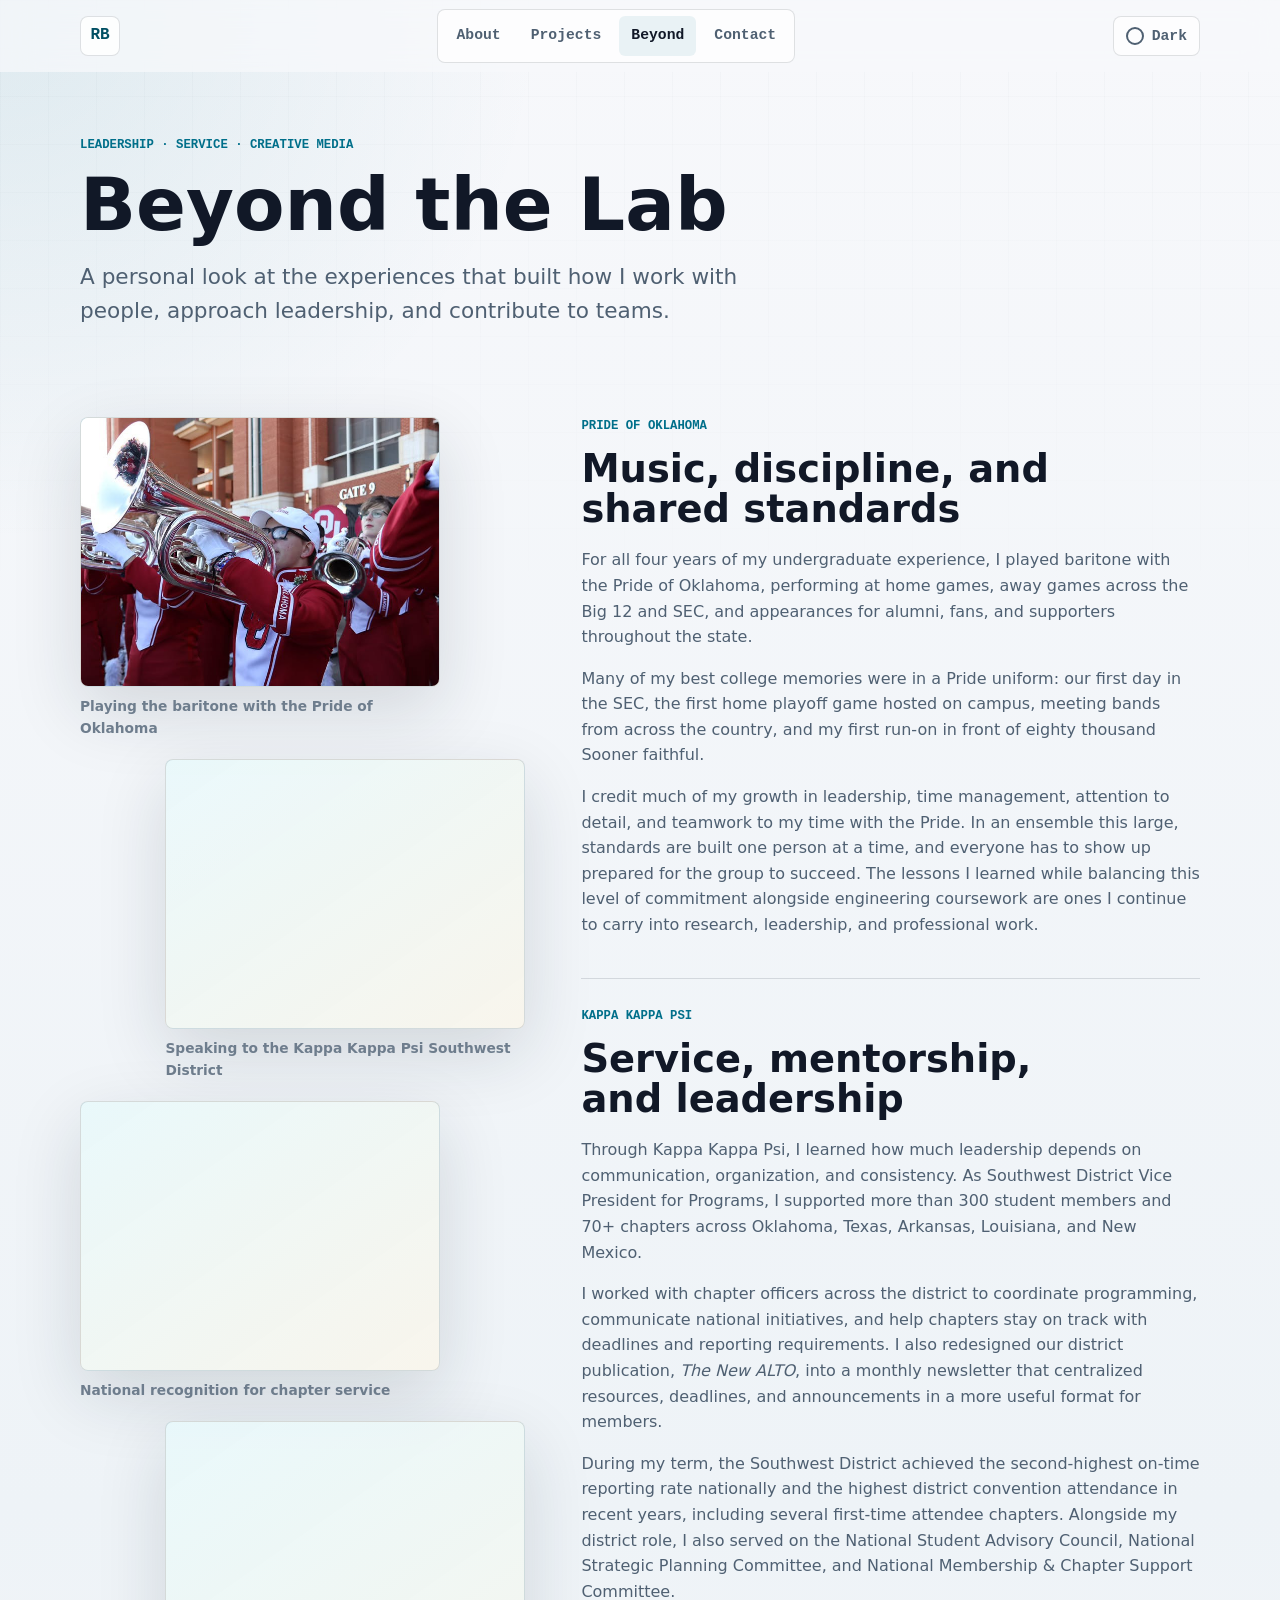
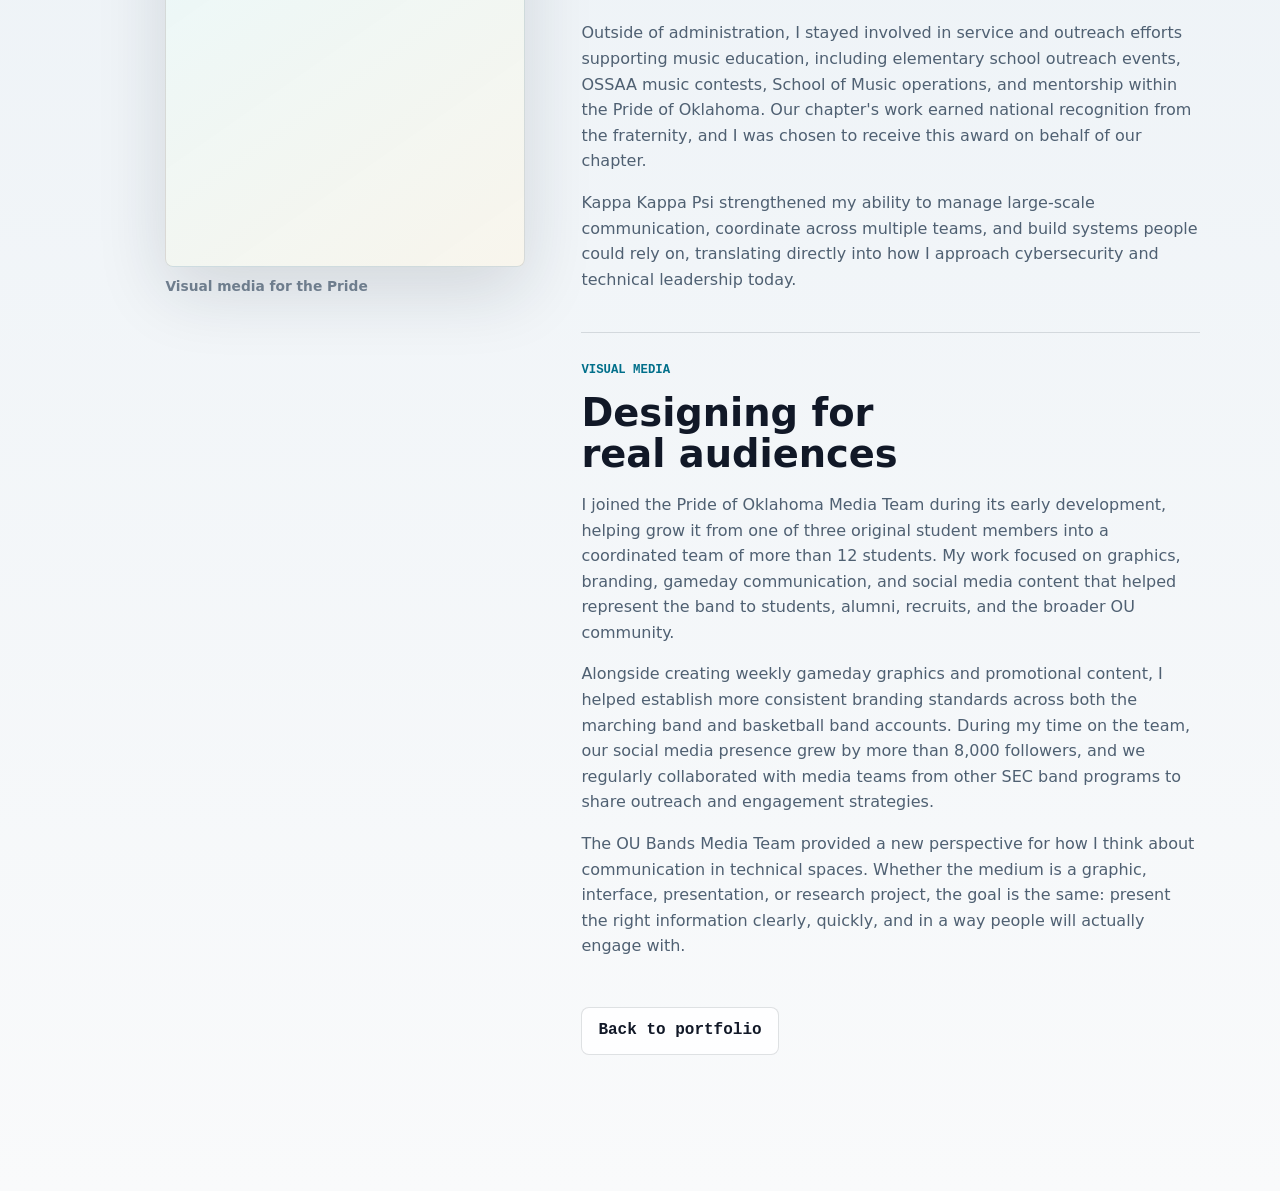
==== commit 752b728b: "Head reuse script + browser theme preference detection" ====
--- a/pages/beyond.html
+++ b/pages/beyond.html
@@ -1,29 +1,28 @@
 <!DOCTYPE html>
 <html lang="en">
-
 <head>
   <meta charset="UTF-8" />
   <meta name="viewport" content="width=device-width, initial-scale=1.0" />
-  <meta name="description"
-    content="A personal side of Roman Beames: leadership, service, music, and creative media work beyond technical research." />
+  <meta
+    name="description"
+    content="A personal side of Roman Beames: leadership, service, music, and creative media work beyond technical research."
+  />
+  <meta name="referrer" content="strict-origin-when-cross-origin" />
+  <meta
+    http-equiv="Content-Security-Policy"
+    content="default-src 'self'; base-uri 'self'; object-src 'none'; script-src 'self'; style-src 'self' https://fonts.googleapis.com; font-src 'self' https://fonts.gstatic.com; img-src 'self'; connect-src 'self'; form-action 'self'; upgrade-insecure-requests"
+  />
   <title>Beyond the Lab | Roman Beames</title>
   <link rel="preconnect" href="https://fonts.googleapis.com" />
   <link rel="preconnect" href="https://fonts.gstatic.com" crossorigin />
-  <link href="https://fonts.googleapis.com/css2?family=IBM+Plex+Mono:wght@400;500;600;700&family=IBM+Plex+Sans:wght@400;500;600;700;800&display=swap" rel="stylesheet" />
-  <script>
-    try {
-      const savedTheme = localStorage.getItem("theme");
-      if (savedTheme === "light") {
-        document.documentElement.dataset.theme = "light";
-      }
-    } catch {
-      document.documentElement.dataset.theme = "dark";
-    }
-  </script>
+  <link
+    href="https://fonts.googleapis.com/css2?family=IBM+Plex+Mono:wght@400;500;600;700&family=IBM+Plex+Sans:wght@400;500;600;700;800&display=swap"
+    rel="stylesheet"
+  />
+  <script src="../assets/js/theme-init.js"></script>
   <link rel="stylesheet" href="../assets/css/style.css" />
   <script src="../assets/js/script.js" defer></script>
 </head>
-
 <body>
   <a class="skip-link" href="#main">Skip to content</a>
   <header class="site-header">
@@ -174,5 +173,4 @@
     </section>
   </main>
 </body>
-
 </html>
--- a/assets/css/style.css
+++ b/assets/css/style.css
@@ -675,15 +675,17 @@
 }
 
 .detail-page {
-  padding-bottom: 72px;
+  padding-bottom: 56px;
 }
 
 .page-hero {
-  padding: 76px 0 44px;
+  padding: 64px 0 28px;
 }
 
 .page-hero h1 {
   max-width: 980px;
+  font-size: clamp(2.4rem, 6vw, 4.6rem);
+  line-height: 1;
 }
 
 .story-layout {
@@ -778,8 +780,8 @@
 .detail-grid,
 .detail-list {
   display: grid;
-  gap: 18px;
-  padding: 24px 0 80px;
+  gap: 14px;
+  padding: 18px 0 64px;
 }
 
 .detail-grid {
@@ -830,9 +832,9 @@
   position: relative;
   display: grid;
   gap: 0;
-  min-height: 360px;
+  min-height: 0;
   align-content: start;
-  padding: 42px;
+  padding: 28px 32px 30px;
   cursor: pointer;
   list-style: none;
 }
@@ -849,24 +851,24 @@
 .project-summary-heading {
   display: block;
   max-width: 980px;
-  margin-top: 18px;
+  margin-top: 10px;
   color: var(--text);
-  font-size: clamp(2.5rem, 6vw, 4.85rem);
+  font-size: clamp(1.55rem, 3vw, 2.45rem);
   font-weight: 800;
-  line-height: 0.96;
+  line-height: 1.12;
 }
 
 .project-summary-copy {
   display: block;
   max-width: 840px;
-  margin-top: 24px;
-  color: var(--accent-strong);
-  font-size: clamp(1.12rem, 1.7vw, 1.28rem);
-  line-height: 1.7;
+  margin-top: 14px;
+  color: var(--muted);
+  font-size: clamp(1rem, 1.4vw, 1.08rem);
+  line-height: 1.58;
 }
 
 .project-summary-tags {
-  margin-top: 28px;
+  margin-top: 18px;
 }
 
 .project-summary-tags li {
@@ -880,16 +882,17 @@
 }
 
 .project-card-body {
-  padding: 2px 42px 42px;
+  padding: 0 32px 32px;
   border-top: 1px solid color-mix(in srgb, var(--accent) 18%, transparent);
 }
 
 .project-card-body p {
   color: var(--text);
+  max-width: 900px;
 }
 
 .project-card-body p:first-child {
-  margin-top: 32px;
+  margin-top: 24px;
 }
 
 .expand-control {
@@ -898,7 +901,7 @@
   min-height: 40px;
   align-items: center;
   justify-content: center;
-  margin-top: 32px;
+  margin-top: 22px;
   border: 1px solid color-mix(in srgb, var(--accent) 36%, transparent);
   border-radius: var(--radius);
   padding: 9px 14px;
@@ -940,7 +943,7 @@
   flex-wrap: wrap;
   gap: 12px;
   align-items: center;
-  margin-top: 24px;
+  margin-top: 22px;
 }
 
 .project-note {
@@ -952,7 +955,7 @@
   display: grid;
   grid-template-columns: repeat(2, minmax(0, 1fr));
   gap: 16px;
-  margin: 32px 0 24px;
+  margin: 28px 0 22px;
 }
 
 .media-preview {
@@ -975,7 +978,7 @@
 
 .media-preview img {
   width: 100%;
-  min-height: 260px;
+  min-height: 220px;
   aspect-ratio: 16 / 9;
   border-bottom: 1px solid var(--line);
   background: var(--panel);
@@ -991,12 +994,12 @@
 }
 
 .research-media-grid .media-preview-wide img {
-  min-height: 300px;
+  min-height: 240px;
   aspect-ratio: 21 / 7;
 }
 
 .annotation-media-grid .media-preview-wide img {
-  min-height: 360px;
+  min-height: 280px;
   aspect-ratio: 16 / 8;
 }
 
@@ -1189,12 +1192,11 @@
   }
 
   .project-detail-card summary {
-    min-height: 320px;
-    padding: 34px;
+    padding: 26px 28px 28px;
   }
 
   .project-card-body {
-    padding: 2px 34px 34px;
+    padding: 0 28px 28px;
   }
 
   .contact-panel {
@@ -1207,7 +1209,7 @@
 
   .media-preview img,
   .research-media-grid .media-preview-wide img {
-    min-height: 240px;
+    min-height: 210px;
   }
 
   .photo-stack {
@@ -1255,29 +1257,28 @@
   }
 
   .project-detail-card summary {
-    min-height: 300px;
-    padding: 26px;
+    padding: 22px;
   }
 
   .project-card-body {
-    padding: 2px 26px 26px;
+    padding: 0 22px 24px;
   }
 
   .project-summary-heading {
-    font-size: clamp(2.1rem, 13vw, 3.3rem);
-    line-height: 1;
+    font-size: clamp(1.45rem, 9vw, 2.1rem);
+    line-height: 1.12;
   }
 
   .project-summary-copy {
+    margin-top: 12px;
+  }
+
+  .project-summary-tags {
+    margin-top: 16px;
+  }
+
+  .expand-control {
     margin-top: 20px;
-  }
-
-  .project-summary-tags {
-    margin-top: 22px;
-  }
-
-  .expand-control {
-    margin-top: 26px;
   }
 
   .media-preview img,
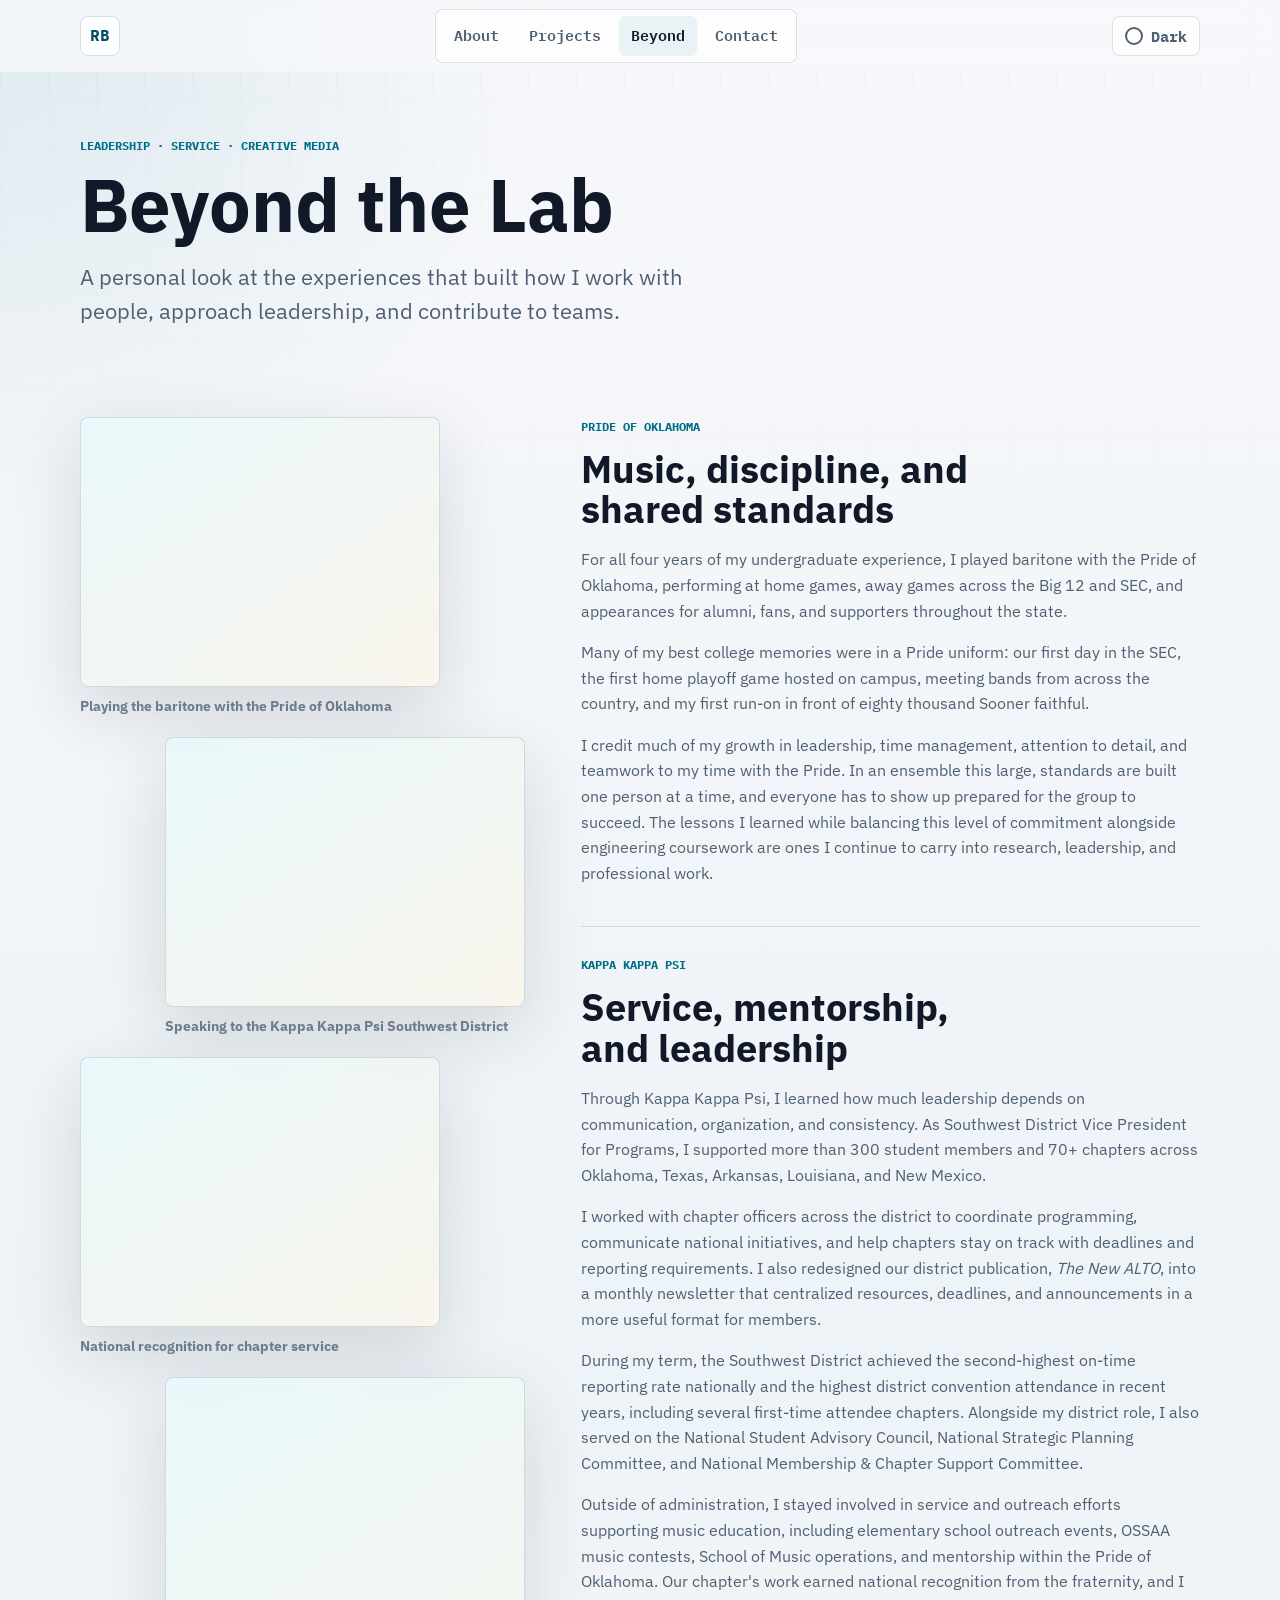
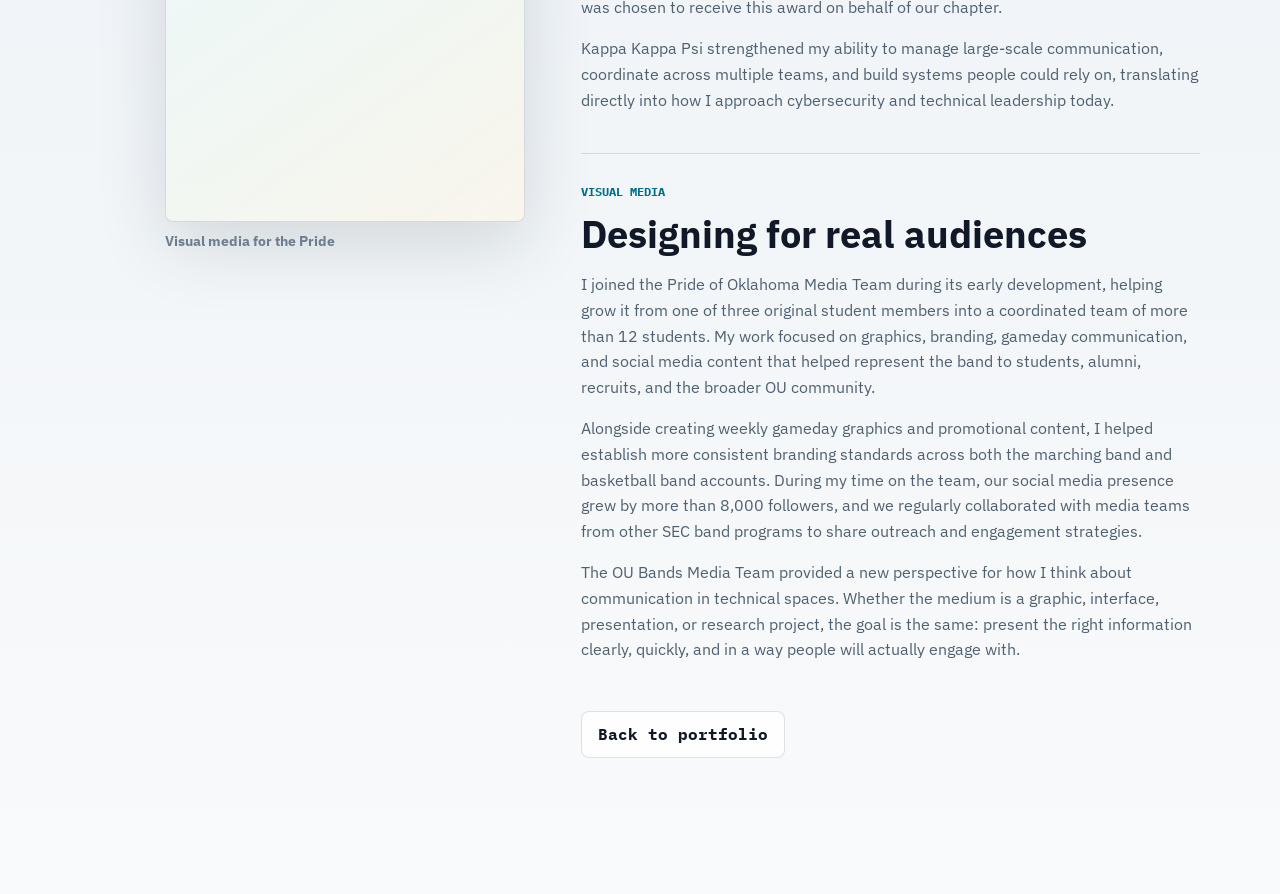
==== commit 0bfa0a88: "Switched font usage to self-host instead of Google Fonts" ====
--- a/pages/beyond.html
+++ b/pages/beyond.html
@@ -10,15 +10,9 @@
   <meta name="referrer" content="strict-origin-when-cross-origin" />
   <meta
     http-equiv="Content-Security-Policy"
-    content="default-src 'self'; base-uri 'self'; object-src 'none'; script-src 'self'; style-src 'self' https://fonts.googleapis.com; font-src 'self' https://fonts.gstatic.com; img-src 'self'; connect-src 'self'; form-action 'self'; upgrade-insecure-requests"
+    content="default-src 'self'; base-uri 'self'; object-src 'none'; script-src 'self'; style-src 'self'; font-src 'self'; img-src 'self'; connect-src 'self'; form-action 'self'; upgrade-insecure-requests"
   />
   <title>Beyond the Lab | Roman Beames</title>
-  <link rel="preconnect" href="https://fonts.googleapis.com" />
-  <link rel="preconnect" href="https://fonts.gstatic.com" crossorigin />
-  <link
-    href="https://fonts.googleapis.com/css2?family=IBM+Plex+Mono:wght@400;500;600;700&family=IBM+Plex+Sans:wght@400;500;600;700;800&display=swap"
-    rel="stylesheet"
-  />
   <script src="../assets/js/theme-init.js"></script>
   <link rel="stylesheet" href="../assets/css/style.css" />
   <script src="../assets/js/script.js" defer></script>
--- a/assets/css/style.css
+++ b/assets/css/style.css
@@ -1,3 +1,59 @@
+@font-face {
+  font-family: "IBM Plex Sans";
+  src: url("../fonts/ibm-plex-sans/ibm-plex-sans-latin-400.woff2") format("woff2");
+  font-display: swap;
+  font-style: normal;
+  font-weight: 400;
+}
+
+@font-face {
+  font-family: "IBM Plex Sans";
+  src: url("../fonts/ibm-plex-sans/ibm-plex-sans-latin-700.woff2") format("woff2");
+  font-display: swap;
+  font-style: normal;
+  font-weight: 700;
+}
+
+@font-face {
+  font-family: "IBM Plex Sans";
+  src: url("../fonts/ibm-plex-sans/ibm-plex-sans-latin-700.woff2") format("woff2");
+  font-display: swap;
+  font-style: normal;
+  font-weight: 800;
+}
+
+@font-face {
+  font-family: "IBM Plex Mono";
+  src: url("../fonts/ibm-plex-mono/ibm-plex-mono-latin-400.woff2") format("woff2");
+  font-display: swap;
+  font-style: normal;
+  font-weight: 400;
+}
+
+@font-face {
+  font-family: "IBM Plex Mono";
+  src: url("../fonts/ibm-plex-mono/ibm-plex-mono-latin-600.woff2") format("woff2");
+  font-display: swap;
+  font-style: normal;
+  font-weight: 600;
+}
+
+@font-face {
+  font-family: "IBM Plex Mono";
+  src: url("../fonts/ibm-plex-mono/ibm-plex-mono-latin-700.woff2") format("woff2");
+  font-display: swap;
+  font-style: normal;
+  font-weight: 700;
+}
+
+@font-face {
+  font-family: "IBM Plex Mono";
+  src: url("../fonts/ibm-plex-mono/ibm-plex-mono-latin-700.woff2") format("woff2");
+  font-display: swap;
+  font-style: normal;
+  font-weight: 800;
+}
+
 :root {
   color-scheme: dark;
   --font-sans: "IBM Plex Sans", system-ui, -apple-system, BlinkMacSystemFont, "Segoe UI", sans-serif;
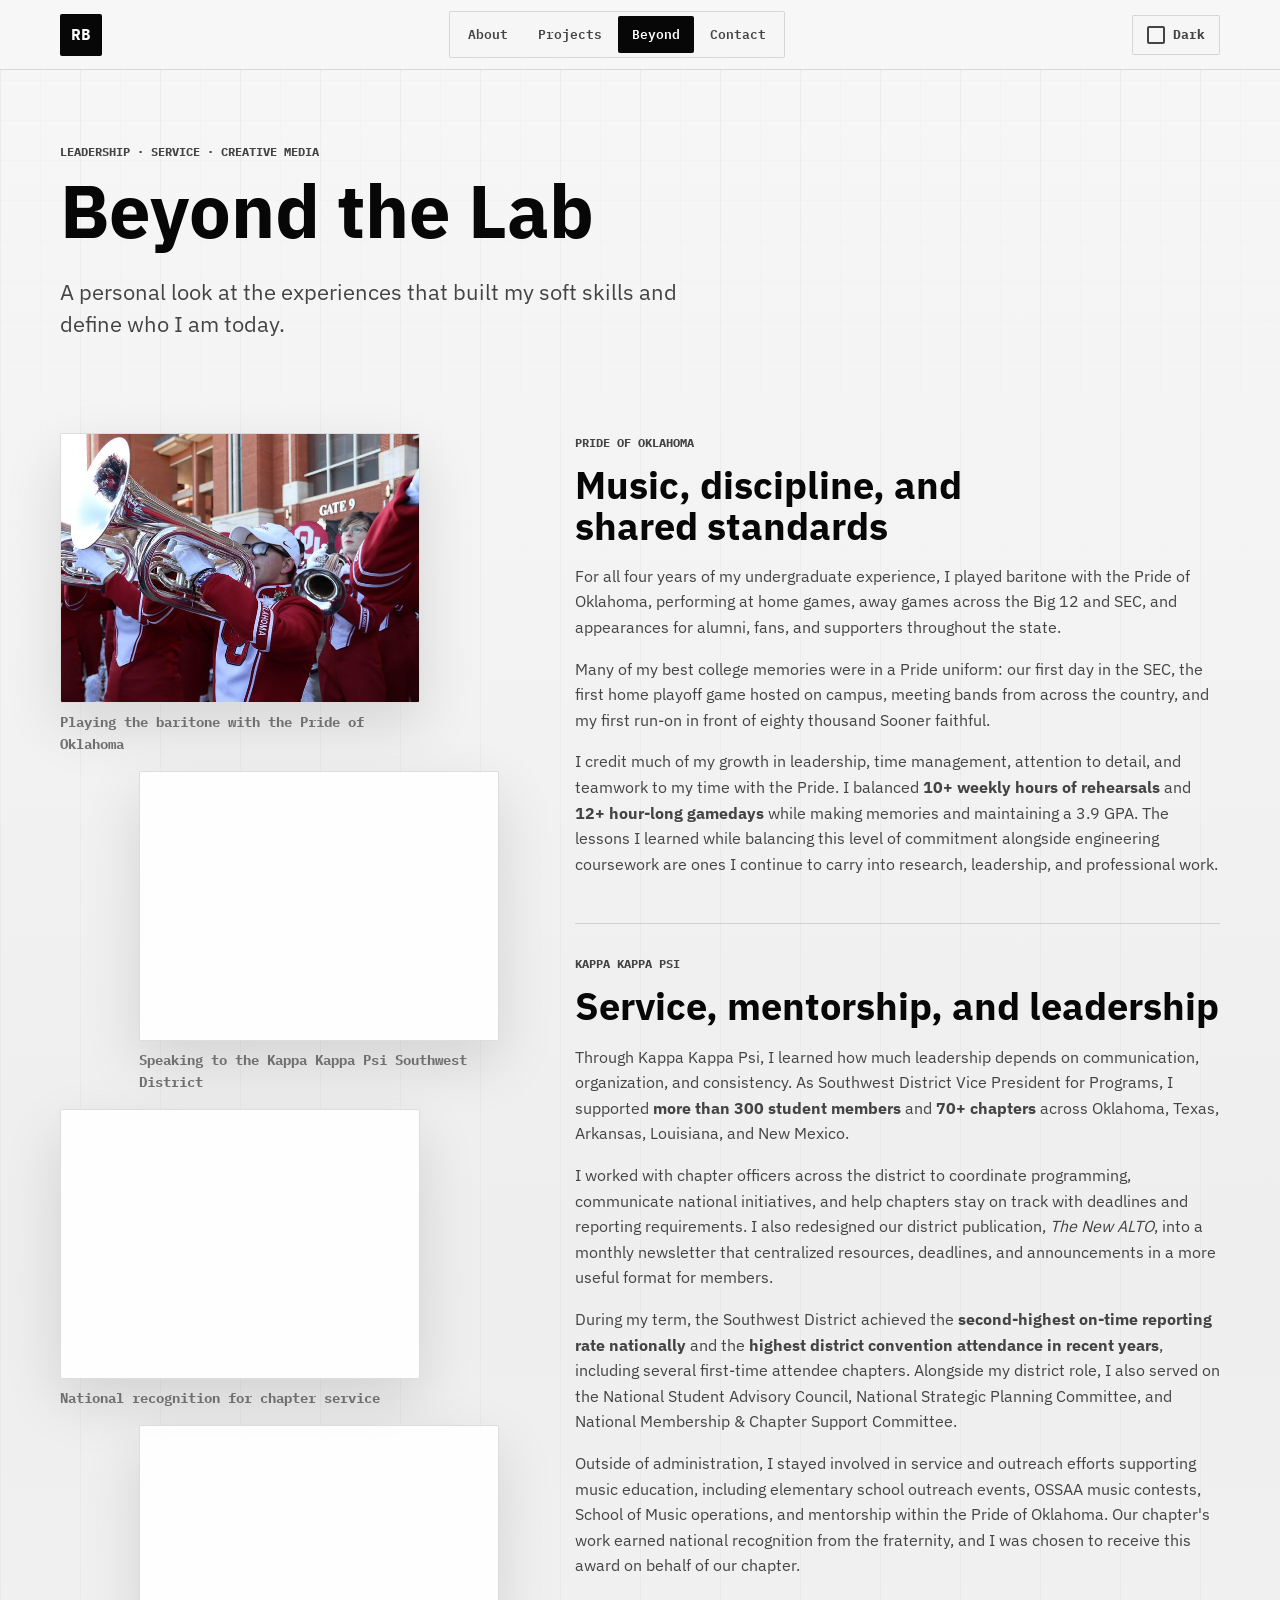
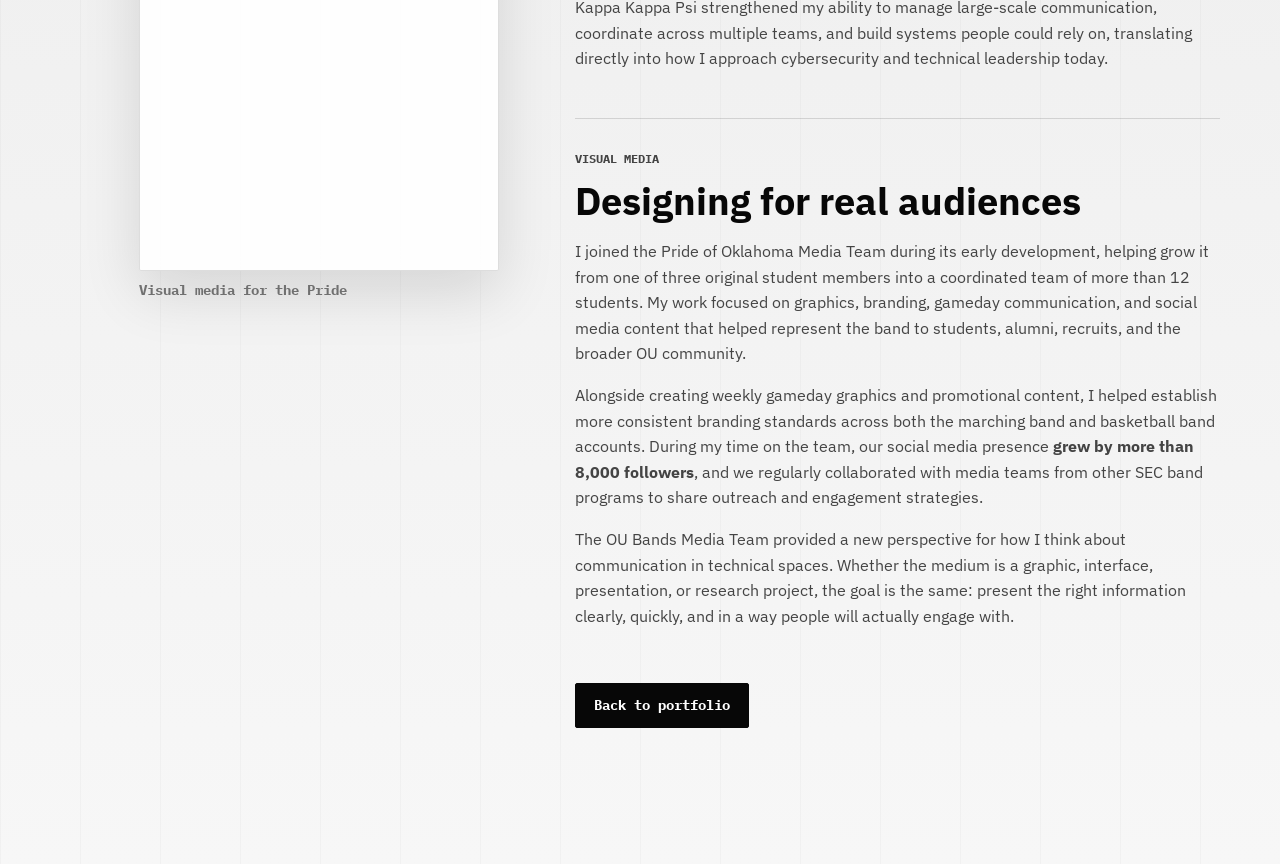
==== commit 355ce2a2: "Update hero photo" ====
--- a/pages/beyond.html
+++ b/pages/beyond.html
@@ -1,22 +1,20 @@
 <!DOCTYPE html>
 <html lang="en">
+
 <head>
   <meta charset="UTF-8" />
   <meta name="viewport" content="width=device-width, initial-scale=1.0" />
-  <meta
-    name="description"
-    content="A personal side of Roman Beames: leadership, service, music, and creative media work beyond technical research."
-  />
+  <meta name="description"
+    content="A personal side of Roman Beames: leadership, service, music, and creative media work beyond technical research." />
   <meta name="referrer" content="strict-origin-when-cross-origin" />
-  <meta
-    http-equiv="Content-Security-Policy"
-    content="default-src 'self'; base-uri 'self'; object-src 'none'; script-src 'self'; style-src 'self'; font-src 'self'; img-src 'self'; connect-src 'self'; form-action 'self'; upgrade-insecure-requests"
-  />
+  <meta http-equiv="Content-Security-Policy"
+    content="default-src 'self'; base-uri 'self'; object-src 'none'; script-src 'self'; style-src 'self'; font-src 'self'; img-src 'self'; connect-src 'self'; form-action 'self'; upgrade-insecure-requests" />
   <title>Beyond the Lab | Roman Beames</title>
   <script src="../assets/js/theme-init.js"></script>
   <link rel="stylesheet" href="../assets/css/style.css" />
   <script src="../assets/js/script.js" defer></script>
 </head>
+
 <body>
   <a class="skip-link" href="#main">Skip to content</a>
   <header class="site-header">
@@ -38,8 +36,7 @@
       <p class="eyebrow">Leadership &middot; Service &middot; Creative Media</p>
       <h1>Beyond the Lab</h1>
       <p class="lead">
-        A personal look at the experiences that built how I work with people, approach leadership, and contribute
-        to teams.
+        A personal look at the experiences that built my soft skills and define who I am today.
       </p>
     </section>
 
@@ -53,15 +50,15 @@
 
         <figure class="stack-photo">
           <img src="../assets/images/beyond/district_speech.jpg"
-            alt="Roman Beames giving a speech to the Kappa Kappa Psi district" width="3240" height="2160"
-            loading="lazy" decoding="async" />
+            alt="Roman Beames giving a speech to the Kappa Kappa Psi district" width="3240" height="2160" loading="lazy"
+            decoding="async" />
           <figcaption>Speaking to the Kappa Kappa Psi Southwest District</figcaption>
         </figure>
 
         <figure class="stack-photo">
           <img src="../assets/images/beyond/award.jpg"
-            alt="Roman Beames receiving a national convention award on behalf of his Kappa Kappa Psi chapter" width="3240"
-            height="2160" loading="lazy" decoding="async" />
+            alt="Roman Beames receiving a national convention award on behalf of his Kappa Kappa Psi chapter"
+            width="3240" height="2160" loading="lazy" decoding="async" />
           <figcaption>National recognition for chapter service</figcaption>
         </figure>
 
@@ -91,8 +88,8 @@
 
           <p>
             I credit much of my growth in leadership, time management, attention to detail,
-            and teamwork to my time with the Pride. In an ensemble this large, standards are built
-            one person at a time, and everyone has to show up prepared for the group to succeed.
+            and teamwork to my time with the Pride. I balanced <b>10+ weekly hours of rehearsals</b> and <b>12+
+              hour-long gamedays</b> while making memories and maintaining a 3.9 GPA.
             The lessons I learned while balancing this level of commitment alongside engineering
             coursework are ones I continue to carry into research, leadership, and professional work.
           </p>
@@ -103,8 +100,8 @@
           <h2>Service, mentorship, and leadership</h2>
           <p>
             Through Kappa Kappa Psi, I learned how much leadership depends on communication, organization, and
-            consistency. As Southwest District Vice President for Programs, I supported more than 300 student members
-            and 70+ chapters across Oklahoma, Texas, Arkansas, Louisiana, and New Mexico.
+            consistency. As Southwest District Vice President for Programs, I supported <b>more than 300 student members</b>
+            and <b>70+ chapters</b> across Oklahoma, Texas, Arkansas, Louisiana, and New Mexico.
           </p>
 
           <p>
@@ -115,8 +112,8 @@
           </p>
 
           <p>
-            During my term, the Southwest District achieved the second-highest on-time reporting rate nationally and the
-            highest district convention attendance in recent years, including several first-time attendee chapters.
+            During my term, the Southwest District achieved the <b>second-highest on-time reporting rate nationally</b> and the
+            <b>highest district convention attendance in recent years</b>, including several first-time attendee chapters.
             Alongside my district role, I also served on the National Student Advisory Council, National Strategic
             Planning Committee, and National Membership & Chapter Support Committee.
           </p>
@@ -148,7 +145,7 @@
           <p>
             Alongside creating weekly gameday graphics and promotional content, I helped establish more
             consistent branding standards across both the marching band and basketball band accounts.
-            During my time on the team, our social media presence grew by more than 8,000 followers, and
+            During my time on the team, our social media presence <b>grew by more than 8,000 followers</b>, and
             we regularly collaborated with media teams from other SEC band programs to share outreach and
             engagement strategies.
           </p>
@@ -167,4 +164,5 @@
     </section>
   </main>
 </body>
-</html>
+
+</html>
--- a/assets/css/style.css
+++ b/assets/css/style.css
@@ -1,1369 +1,8 @@
-@font-face {
-  font-family: "IBM Plex Sans";
-  src: url("../fonts/ibm-plex-sans/ibm-plex-sans-latin-400.woff2") format("woff2");
-  font-display: swap;
-  font-style: normal;
-  font-weight: 400;
-}
-
-@font-face {
-  font-family: "IBM Plex Sans";
-  src: url("../fonts/ibm-plex-sans/ibm-plex-sans-latin-700.woff2") format("woff2");
-  font-display: swap;
-  font-style: normal;
-  font-weight: 700;
-}
-
-@font-face {
-  font-family: "IBM Plex Sans";
-  src: url("../fonts/ibm-plex-sans/ibm-plex-sans-latin-700.woff2") format("woff2");
-  font-display: swap;
-  font-style: normal;
-  font-weight: 800;
-}
-
-@font-face {
-  font-family: "IBM Plex Mono";
-  src: url("../fonts/ibm-plex-mono/ibm-plex-mono-latin-400.woff2") format("woff2");
-  font-display: swap;
-  font-style: normal;
-  font-weight: 400;
-}
-
-@font-face {
-  font-family: "IBM Plex Mono";
-  src: url("../fonts/ibm-plex-mono/ibm-plex-mono-latin-600.woff2") format("woff2");
-  font-display: swap;
-  font-style: normal;
-  font-weight: 600;
-}
-
-@font-face {
-  font-family: "IBM Plex Mono";
-  src: url("../fonts/ibm-plex-mono/ibm-plex-mono-latin-700.woff2") format("woff2");
-  font-display: swap;
-  font-style: normal;
-  font-weight: 700;
-}
-
-@font-face {
-  font-family: "IBM Plex Mono";
-  src: url("../fonts/ibm-plex-mono/ibm-plex-mono-latin-700.woff2") format("woff2");
-  font-display: swap;
-  font-style: normal;
-  font-weight: 800;
-}
-
-:root {
-  color-scheme: dark;
-  --font-sans: "IBM Plex Sans", system-ui, -apple-system, BlinkMacSystemFont, "Segoe UI", sans-serif;
-  --font-mono: "IBM Plex Mono", "SFMono-Regular", Consolas, "Liberation Mono", monospace;
-  --bg: #080b10;
-  --bg-soft: #0d1219;
-  --panel: #111821;
-  --panel-strong: #151e29;
-  --text: #eef4f8;
-  --muted: #a7b4c2;
-  --subtle: #728195;
-  --line: rgba(176, 195, 215, 0.16);
-  --accent: #72d8e8;
-  --accent-strong: #a7edf4;
-  --warm: #d7b56d;
-  --header-bg: rgba(8, 11, 16, 0.62);
-  --surface-bg: rgba(17, 24, 33, 0.8);
-  --surface-bg-soft: rgba(13, 18, 25, 0.78);
-  --hover-bg: rgba(114, 216, 232, 0.08);
-  --grid-line: rgba(255, 255, 255, 0.025);
-  --grid-mask: rgba(0, 0, 0, 0.8);
-  --hero-image-border: rgba(255, 255, 255, 0.08);
-  --primary-text: #061015;
-  --card-bg: linear-gradient(145deg, rgba(21, 30, 41, 0.92), rgba(12, 17, 24, 0.92));
-  --card-bg-hover: linear-gradient(145deg, rgba(24, 35, 48, 0.96), rgba(13, 19, 27, 0.96));
-  --tag-bg: rgba(255, 255, 255, 0.035);
-  --page-bg:
-    radial-gradient(circle at top left, rgba(114, 216, 232, 0.1), transparent 34rem),
-    linear-gradient(180deg, #080b10 0%, #0b1017 52%, #080b10 100%);
-  --shadow: 0 24px 80px rgba(0, 0, 0, 0.35);
-  --radius: 8px;
-  --max-width: 1120px;
-}
-
-:root[data-theme="light"] {
-  color-scheme: light;
-  --bg: #f7f8fb;
-  --bg-soft: #eef3f7;
-  --panel: #ffffff;
-  --panel-strong: #f2f7fb;
-  --text: #111827;
-  --muted: #4f6072;
-  --subtle: #6e7d8d;
-  --line: rgba(31, 45, 61, 0.14);
-  --accent: #006f8a;
-  --accent-strong: #004f63;
-  --warm: #9b7328;
-  --header-bg: rgba(247, 248, 251, 0.74);
-  --surface-bg: rgba(255, 255, 255, 0.84);
-  --surface-bg-soft: rgba(255, 255, 255, 0.78);
-  --hover-bg: rgba(0, 111, 138, 0.08);
-  --grid-line: rgba(31, 45, 61, 0.045);
-  --grid-mask: rgba(0, 0, 0, 0.48);
-  --hero-image-border: rgba(31, 45, 61, 0.08);
-  --primary-text: #ffffff;
-  --card-bg: linear-gradient(145deg, rgba(255, 255, 255, 0.96), rgba(240, 246, 250, 0.96));
-  --card-bg-hover: linear-gradient(145deg, rgba(255, 255, 255, 1), rgba(233, 243, 248, 0.98));
-  --tag-bg: rgba(0, 111, 138, 0.055);
-  --page-bg:
-    radial-gradient(circle at top left, rgba(0, 111, 138, 0.1), transparent 34rem),
-    linear-gradient(180deg, #f7f8fb 0%, #eef3f7 54%, #f9fafb 100%);
-  --shadow: 0 24px 70px rgba(23, 37, 52, 0.14);
-}
-
-* {
-  box-sizing: border-box;
-}
-
-html {
-  scroll-behavior: smooth;
-  scroll-padding-top: 96px;
-}
-
-body {
-  margin: 0;
-  font-family: var(--font-sans);
-  background: var(--page-bg);
-  color: var(--text);
-  line-height: 1.6;
-  font-feature-settings: "ss01" 1;
-  transition: background 180ms ease, color 180ms ease;
-}
-
-body::before {
-  content: "";
-  position: fixed;
-  inset: 0;
-  pointer-events: none;
-  background-image:
-    linear-gradient(var(--grid-line) 1px, transparent 1px),
-    linear-gradient(90deg, var(--grid-line) 1px, transparent 1px);
-  background-size: 48px 48px;
-  mask-image: linear-gradient(to bottom, var(--grid-mask), transparent 70%);
-}
-
-a {
-  color: inherit;
-}
-
-img {
-  display: block;
-  max-width: 100%;
-  height: auto;
-}
-
-.section-wrap {
-  width: min(var(--max-width), calc(100% - 40px));
-  margin: 0 auto;
-}
-
-.skip-link {
-  position: fixed;
-  top: 12px;
-  left: 12px;
-  z-index: 100;
-  transform: translateY(calc(-100% - 24px));
-  border: 1px solid var(--line);
-  border-radius: var(--radius);
-  padding: 10px 14px;
-  background: var(--panel);
-  color: var(--text);
-  font-weight: 800;
-  text-decoration: none;
-  transition: transform 160ms ease;
-}
-
-.skip-link:focus-visible {
-  transform: translateY(0);
-  outline: 2px solid var(--accent);
-  outline-offset: 3px;
-}
-
-.site-header {
-  position: sticky;
-  top: 0;
-  z-index: 10;
-  display: flex;
-  align-items: center;
-  justify-content: space-between;
-  width: 100%;
-  min-height: 72px;
-  padding-inline: max(20px, calc((100% - var(--max-width)) / 2));
-  background: var(--header-bg);
-  backdrop-filter: blur(16px);
-}
-
-.brand {
-  display: inline-grid;
-  width: 40px;
-  height: 40px;
-  place-items: center;
-  border: 1px solid var(--line);
-  border-radius: var(--radius);
-  background: var(--surface-bg);
-  color: var(--accent-strong);
-  font-family: var(--font-mono);
-  font-weight: 800;
-  text-decoration: none;
-  box-shadow: inset 0 0 0 1px rgba(255, 255, 255, 0.04);
-}
-
-.site-nav {
-  display: flex;
-  gap: 6px;
-  padding: 6px;
-  border: 1px solid var(--line);
-  border-radius: var(--radius);
-  background: var(--surface-bg-soft);
-}
-
-.site-nav a {
-  border-radius: 6px;
-  padding: 8px 12px;
-  color: var(--muted);
-  font-family: var(--font-mono);
-  font-size: 0.92rem;
-  font-weight: 600;
-  text-decoration: none;
-  transition: color 160ms ease, background 160ms ease, border-color 160ms ease;
-}
-
-.site-nav a:hover {
-  color: var(--text);
-  background: var(--hover-bg);
-}
-
-.site-nav a[aria-current="page"] {
-  color: var(--text);
-  background: var(--hover-bg);
-}
-
-.theme-toggle {
-  display: inline-flex;
-  min-height: 40px;
-  align-items: center;
-  gap: 8px;
-  border: 1px solid var(--line);
-  border-radius: var(--radius);
-  padding: 8px 12px;
-  background: var(--surface-bg-soft);
-  color: var(--muted);
-  font-family: var(--font-mono);
-  font-size: 0.92rem;
-  font-weight: 700;
-  cursor: pointer;
-  transition: color 160ms ease, background 160ms ease, border-color 160ms ease;
-}
-
-.theme-toggle:hover {
-  border-color: color-mix(in srgb, var(--accent) 42%, transparent);
-  color: var(--text);
-  background: var(--hover-bg);
-}
-
-.brand:focus-visible,
-.skip-link:focus-visible,
-.site-nav a:focus-visible,
-.theme-toggle:focus-visible,
-.button:focus-visible,
-.beyond-card:focus-visible,
-.contact-panel a:focus-visible {
-  outline: 2px solid var(--accent);
-  outline-offset: 3px;
-}
-
-.theme-toggle-icon {
-  position: relative;
-  width: 18px;
-  height: 18px;
-  border: 2px solid currentColor;
-  border-radius: 50%;
-}
-
-.theme-toggle-icon::after {
-  content: "";
-  position: absolute;
-  top: -2px;
-  right: -2px;
-  width: 9px;
-  height: 9px;
-  border-radius: 50%;
-  background: var(--surface-bg-soft);
-  transition: opacity 160ms ease, transform 160ms ease;
-}
-
-:root[data-theme="light"] .theme-toggle-icon::after {
-  opacity: 0;
-  transform: translate(5px, -5px);
-}
-
-.hero {
-  position: relative;
-  isolation: isolate;
-  display: grid;
-  grid-template-columns: minmax(0, 1fr) minmax(320px, 0.78fr);
-  gap: 44px;
-  align-items: center;
-  min-height: calc(100svh - 72px);
-  padding: 72px 0 88px;
-}
-
-.hero::before,
-.hero::after {
-  content: "";
-  position: absolute;
-  top: 0;
-  bottom: 0;
-  left: 50%;
-  z-index: -2;
-  width: 100vw;
-  transform: translateX(-50%);
-  pointer-events: none;
-}
-
-.hero::before {
-  background: url("../images/hero/research-systems-hero.jpg") center / cover no-repeat;
-  filter: blur(3px) saturate(1.08) contrast(1.04);
-  opacity: 0.58;
-  transform: translateX(-50%) scale(1.012);
-}
-
-.hero::after {
-  z-index: -1;
-  background:
-    linear-gradient(90deg, rgba(8, 11, 16, 0.82) 0%, rgba(8, 11, 16, 0.5) 43%, rgba(8, 11, 16, 0.24) 100%),
-    linear-gradient(180deg, rgba(8, 11, 16, 0.22) 0%, rgba(8, 11, 16, 0.02) 52%, var(--bg) 100%);
-}
-
-:root[data-theme="light"] .hero::before {
-  opacity: 0.46;
-}
-
-:root[data-theme="light"] .hero::after {
-  background:
-    linear-gradient(90deg, rgba(247, 248, 251, 0.88) 0%, rgba(247, 248, 251, 0.58) 46%, rgba(247, 248, 251, 0.2) 100%),
-    linear-gradient(180deg, rgba(247, 248, 251, 0.14) 0%, rgba(247, 248, 251, 0) 52%, var(--bg) 100%);
-}
-
-.hero-copy {
-  max-width: 720px;
-}
-
-.eyebrow,
-.section-kicker,
-.project-meta {
-  color: var(--accent);
-  font-family: var(--font-mono);
-  font-size: 0.77rem;
-  font-weight: 800;
-  letter-spacing: 0;
-  text-transform: uppercase;
-}
-
-h1,
-h2,
-h3,
-p {
-  margin-top: 0;
-}
-
-h1 {
-  max-width: 860px;
-  margin-bottom: 18px;
-  font-size: clamp(3.25rem, 9vw, 7.4rem);
-  font-weight: 800;
-  line-height: 0.92;
-  letter-spacing: 0;
-  text-wrap: balance;
-}
-
-h2 {
-  margin-bottom: 18px;
-  font-size: clamp(2rem, 4vw, 3.4rem);
-  font-weight: 800;
-  line-height: 1.05;
-  letter-spacing: 0;
-  text-wrap: balance;
-}
-
-h3 {
-  margin-bottom: 12px;
-  font-size: 1.28rem;
-  line-height: 1.25;
-}
-
-.lead {
-  max-width: 680px;
-  margin-bottom: 28px;
-  color: var(--muted);
-  font-size: clamp(1.12rem, 2vw, 1.35rem);
-}
-
-.hero-actions {
-  display: flex;
-  flex-wrap: wrap;
-  gap: 12px;
-}
-
-.button {
-  display: inline-flex;
-  min-height: 44px;
-  align-items: center;
-  justify-content: center;
-  border: 1px solid var(--line);
-  border-radius: var(--radius);
-  padding: 10px 16px;
-  font-family: var(--font-mono);
-  font-weight: 700;
-  text-decoration: none;
-  transition: transform 160ms ease, border-color 160ms ease, background 160ms ease;
-}
-
-.button:hover {
-  transform: translateY(-1px);
-  border-color: color-mix(in srgb, var(--accent) 52%, transparent);
-}
-
-.button.primary {
-  background: var(--accent);
-  color: var(--primary-text);
-  border-color: transparent;
-}
-
-.button.secondary {
-  background: var(--surface-bg);
-  color: var(--text);
-}
-
-.hero-visual {
-  position: relative;
-  margin: 0;
-  border: 1px solid var(--line);
-  border-radius: var(--radius);
-  overflow: hidden;
-  background: var(--panel);
-  box-shadow: var(--shadow);
-}
-
-.hero-visual::after {
-  content: "";
-  position: absolute;
-  inset: 0;
-  border: 1px solid var(--hero-image-border);
-  pointer-events: none;
-}
-
-.hero-visual img {
-  width: 100%;
-  min-height: 420px;
-  object-fit: cover;
-}
-
-@keyframes rise-in {
-  from {
-    opacity: 0;
-    translate: 0 18px;
-  }
-
-  to {
-    opacity: 1;
-    translate: 0 0;
-  }
-}
-
-.hero-copy > *,
-.hero-visual,
-.page-hero > *,
-.project-card,
-.beyond-card,
-.detail-card,
-.stack-photo,
-.story-block,
-.contact-panel a {
-  animation: rise-in 560ms cubic-bezier(0.16, 1, 0.3, 1) both;
-}
-
-.hero-copy > :nth-child(1),
-.page-hero > :nth-child(1) {
-  animation-delay: 80ms;
-}
-
-.hero-copy > :nth-child(2),
-.page-hero > :nth-child(2),
-.project-card:nth-child(1),
-.detail-card:nth-child(1),
-.stack-photo:nth-child(1),
-.story-block:nth-child(1),
-.contact-panel a:nth-child(1) {
-  animation-delay: 150ms;
-}
-
-.hero-copy > :nth-child(3),
-.page-hero > :nth-child(3),
-.project-card:nth-child(2),
-.detail-card:nth-child(2),
-.stack-photo:nth-child(2),
-.story-block:nth-child(2),
-.contact-panel a:nth-child(2) {
-  animation-delay: 220ms;
-}
-
-.hero-copy > :nth-child(4),
-.project-card:nth-child(3),
-.detail-card:nth-child(3),
-.stack-photo:nth-child(3),
-.story-block:nth-child(3),
-.contact-panel a:nth-child(3) {
-  animation-delay: 290ms;
-}
-
-.hero-visual,
-.stack-photo:nth-child(4),
-.contact-panel a:nth-child(n + 4) {
-  animation-delay: 360ms;
-}
-
-.site-footer,
-.beyond-section {
-  display: grid;
-  grid-template-columns: minmax(260px, 0.8fr) minmax(0, 1fr);
-  gap: 48px;
-  padding: 88px 0;
-  border-top: 1px solid var(--line);
-}
-
-.about-section {
-  padding: 84px 0 92px;
-  border-top: 1px solid var(--line);
-}
-
-.about-content {
-  color: var(--muted);
-}
-
-.about-content .section-kicker {
-  margin-bottom: 14px;
-}
-
-.about-copy {
-  font-size: clamp(1.12rem, 1.25vw, 1.2rem);
-  line-height: 1.68;
-}
-
-.about-copy p {
-  margin-bottom: 20px;
-}
-
-.about-copy p:last-child {
-  margin-bottom: 0;
-}
-
-.about-lead {
-  color: var(--text);
-  font-size: clamp(1.32rem, 2vw, 1.55rem);
-  line-height: 1.5;
-}
-
-.section-heading {
-  max-width: 760px;
-  margin-bottom: 32px;
-}
-
-#projects,
-.beyond-section {
-  padding: 88px 0;
-  border-top: 1px solid var(--line);
-}
-
-.project-grid {
-  display: grid;
-  grid-template-columns: repeat(2, minmax(0, 1fr));
-  gap: 18px;
-}
-
-.project-card {
-  position: relative;
-  overflow: hidden;
-  min-height: 310px;
-  padding: 24px;
-  border: 1px solid var(--line);
-  border-radius: var(--radius);
-  background: var(--card-bg), var(--panel);
-  transition: transform 180ms ease, border-color 180ms ease, background 180ms ease;
-}
-
-.project-card::before,
-.detail-card::before,
-.contact-panel .primary-contact::before {
-  content: "";
-  position: absolute;
-  inset: 0 0 auto;
-  height: 3px;
-  background: var(--accent);
-  opacity: 0.62;
-  pointer-events: none;
-}
-
-.project-card:hover {
-  transform: translateY(-3px);
-  border-color: color-mix(in srgb, var(--accent) 36%, transparent);
-  background: var(--card-bg-hover), var(--panel-strong);
-}
-
-.project-meta {
-  display: flex;
-  flex-wrap: wrap;
-  gap: 8px;
-  margin-bottom: 22px;
-  color: var(--warm);
-}
-
-.project-meta span + span::before {
-  content: "/";
-  margin-right: 8px;
-  color: var(--subtle);
-}
-
-.project-card p {
-  color: var(--muted);
-}
-
-.project-card-featured {
-  display: grid;
-  grid-column: 1 / -1;
-  grid-template-columns: minmax(0, 1fr) minmax(280px, 0.58fr);
-  gap: 32px;
-  align-items: end;
-  min-height: auto;
-}
-
-.project-card-featured h3 {
-  max-width: 620px;
-  font-size: clamp(1.45rem, 3vw, 2.1rem);
-}
-
-.project-card-featured p {
-  max-width: 680px;
-}
-
-.project-card-featured .tag-list {
-  justify-content: flex-end;
-  margin-top: 0;
-}
-
-.section-action {
-  margin-top: 24px;
-}
-
-.tag-list {
-  display: flex;
-  flex-wrap: wrap;
-  gap: 8px;
-  margin: 24px 0 0;
-  padding: 0;
-  list-style: none;
-}
-
-.tag-list li {
-  border: 1px solid var(--line);
-  border-radius: 999px;
-  padding: 7px 10px;
-  background: var(--tag-bg);
-  color: var(--muted);
-  font-family: var(--font-mono);
-  font-size: 0.86rem;
-  font-weight: 600;
-}
-
-.beyond-heading p:not(.section-kicker) {
-  max-width: 440px;
-  margin-bottom: 0;
-  color: var(--muted);
-}
-
-.beyond-pathways {
-  display: grid;
-  gap: 12px;
-}
-
-.beyond-card {
-  display: grid;
-  gap: 8px;
-  border: 1px solid var(--line);
-  border-radius: var(--radius);
-  padding: 18px;
-  background: var(--surface-bg);
-  text-decoration: none;
-  transition: transform 160ms ease, border-color 160ms ease, background 160ms ease;
-}
-
-.beyond-card:hover {
-  transform: translateY(-1px);
-  border-color: color-mix(in srgb, var(--accent) 36%, transparent);
-  background: var(--hover-bg);
-}
-
-.beyond-card span {
-  color: var(--warm);
-  font-family: var(--font-mono);
-  font-size: 0.77rem;
-  font-weight: 800;
-  text-transform: uppercase;
-}
-
-.beyond-card strong {
-  color: var(--text);
-  font-size: 1.02rem;
-  font-weight: 700;
-  line-height: 1.45;
-}
-
-.beyond-pathways .button {
-  width: fit-content;
-  margin-top: 10px;
-}
-
-.detail-page {
-  padding-bottom: 56px;
-}
-
-.page-hero {
-  padding: 64px 0 28px;
-}
-
-.page-hero h1 {
-  max-width: 980px;
-  font-size: clamp(2.4rem, 6vw, 4.6rem);
-  line-height: 1;
-}
-
-.story-layout {
-  display: grid;
-  grid-template-columns: minmax(260px, 0.72fr) minmax(0, 1fr);
-  gap: 56px;
-  align-items: start;
-  padding: 32px 0 80px;
-}
-
-.photo-stack {
-  position: sticky;
-  top: 96px;
-  display: grid;
-  gap: 20px;
-  margin: 0;
-}
-
-.stack-photo {
-  width: min(100%, 360px);
-  margin: 0;
-}
-
-.stack-photo:nth-child(even) {
-  justify-self: end;
-}
-
-.stack-photo img,
-.photo-placeholder {
-  width: 100%;
-  aspect-ratio: 4 / 3;
-  border: 1px solid var(--line);
-  border-radius: var(--radius);
-  background:
-    linear-gradient(145deg, rgba(114, 216, 232, 0.14), rgba(215, 181, 109, 0.12)),
-    var(--surface-bg);
-  box-shadow: var(--shadow);
-  object-fit: cover;
-}
-
-.graphic-photo img {
-  aspect-ratio: auto;
-  height: auto;
-  object-fit: contain;
-}
-
-.photo-placeholder {
-  display: grid;
-  place-items: center;
-  color: var(--subtle);
-  font-size: 0.88rem;
-  font-weight: 800;
-  text-transform: uppercase;
-}
-
-.stack-photo figcaption {
-  margin-top: 8px;
-  color: var(--subtle);
-  font-size: 0.86rem;
-  font-weight: 700;
-}
-
-.story-content {
-  display: grid;
-  gap: 24px;
-}
-
-.story-block {
-  border-top: 1px solid var(--line);
-  padding-top: 28px;
-}
-
-.story-block:first-child {
-  border-top: 0;
-  padding-top: 0;
-}
-
-.story-block h2 {
-  max-width: 760px;
-  font-size: clamp(1.8rem, 3vw, 2.65rem);
-}
-
-.story-block p:not(.section-kicker) {
-  max-width: 760px;
-  color: var(--muted);
-}
-
-.story-return {
-  padding-top: 8px;
-}
-
-.detail-grid,
-.detail-list {
-  display: grid;
-  gap: 14px;
-  padding: 18px 0 64px;
-}
-
-.detail-grid {
-  grid-template-columns: repeat(2, minmax(0, 1fr));
-}
-
-.detail-card {
-  position: relative;
-  overflow: hidden;
-  border: 1px solid var(--line);
-  border-radius: var(--radius);
-  padding: 26px;
-  background:
-    linear-gradient(145deg, rgba(114, 216, 232, 0.1), rgba(215, 181, 109, 0.065)),
-    var(--surface-bg);
-  box-shadow: 0 18px 54px rgba(0, 0, 0, 0.16);
-}
-
-.detail-card h2 {
-  font-size: clamp(1.55rem, 3vw, 2.35rem);
-}
-
-.detail-card p {
-  color: var(--muted);
-}
-
-.detail-card p:last-child,
-.detail-card .tag-list:last-child {
-  margin-bottom: 0;
-}
-
-.project-detail-card {
-  padding: 0;
-  overflow: hidden;
-  transition: border-color 180ms ease, background 180ms ease, box-shadow 180ms ease;
-}
-
-.project-detail-card:hover,
-.project-detail-card[open] {
-  border-color: color-mix(in srgb, var(--accent) 44%, transparent);
-  background:
-    linear-gradient(145deg, rgba(114, 216, 232, 0.15), rgba(215, 181, 109, 0.1)),
-    var(--surface-bg);
-  box-shadow: 0 22px 66px rgba(0, 0, 0, 0.22);
-}
-
-.project-detail-card summary {
-  position: relative;
-  display: grid;
-  gap: 0;
-  min-height: 0;
-  align-content: start;
-  padding: 28px 32px 30px;
-  cursor: pointer;
-  list-style: none;
-}
-
-.project-detail-card summary::-webkit-details-marker {
-  display: none;
-}
-
-.project-detail-card summary:focus-visible {
-  outline: 2px solid var(--accent);
-  outline-offset: -6px;
-}
-
-.project-summary-heading {
-  display: block;
-  max-width: 980px;
-  margin-top: 10px;
-  color: var(--text);
-  font-size: clamp(1.55rem, 3vw, 2.45rem);
-  font-weight: 800;
-  line-height: 1.12;
-}
-
-.project-summary-copy {
-  display: block;
-  max-width: 840px;
-  margin-top: 14px;
-  color: var(--muted);
-  font-size: clamp(1rem, 1.4vw, 1.08rem);
-  line-height: 1.58;
-}
-
-.project-summary-tags {
-  margin-top: 18px;
-}
-
-.project-summary-tags li {
-  border: 1px solid color-mix(in srgb, var(--warm) 38%, transparent);
-  border-radius: 999px;
-  background: color-mix(in srgb, var(--warm) 11%, transparent);
-  color: var(--warm);
-  font-size: 0.86rem;
-  font-weight: 700;
-  padding: 7px 10px;
-}
-
-.project-card-body {
-  padding: 0 32px 32px;
-  border-top: 1px solid color-mix(in srgb, var(--accent) 18%, transparent);
-}
-
-.project-card-body p {
-  color: var(--text);
-  max-width: 900px;
-}
-
-.project-card-body p:first-child {
-  margin-top: 24px;
-}
-
-.expand-control {
-  display: inline-flex;
-  width: fit-content;
-  min-height: 40px;
-  align-items: center;
-  justify-content: center;
-  margin-top: 22px;
-  border: 1px solid color-mix(in srgb, var(--accent) 36%, transparent);
-  border-radius: var(--radius);
-  padding: 9px 14px;
-  background: color-mix(in srgb, var(--accent) 8%, transparent);
-  color: var(--accent-strong);
-  font-family: var(--font-mono);
-  font-size: 0.92rem;
-  font-weight: 800;
-  transition: border-color 160ms ease, background 160ms ease, color 160ms ease;
-}
-
-.expand-control::before {
-  content: "Expand project";
-}
-
-.expand-control::after {
-  content: "+";
-  margin-left: 10px;
-  color: var(--warm);
-  font-size: 1rem;
-}
-
-.project-detail-card[open] .expand-control {
-  border-color: rgba(215, 181, 109, 0.42);
-  background: rgba(215, 181, 109, 0.09);
-  color: var(--warm);
-}
-
-.project-detail-card[open] .expand-control::before {
-  content: "Collapse project";
-}
-
-.project-detail-card[open] .expand-control::after {
-  content: "-";
-}
-
-.project-links {
-  display: flex;
-  flex-wrap: wrap;
-  gap: 12px;
-  align-items: center;
-  margin-top: 22px;
-}
-
-.project-note {
-  color: var(--subtle);
-  font-size: 0.92rem;
-}
-
-.project-media-grid {
-  display: grid;
-  grid-template-columns: repeat(2, minmax(0, 1fr));
-  gap: 16px;
-  margin: 28px 0 22px;
-}
-
-.media-preview {
-  overflow: hidden;
-  border: 1px solid color-mix(in srgb, var(--accent) 24%, transparent);
-  border-radius: var(--radius);
-  background:
-    linear-gradient(145deg, rgba(114, 216, 232, 0.06), rgba(215, 181, 109, 0.045)),
-    var(--surface-bg-soft);
-  color: var(--text);
-  text-decoration: none;
-  transition: transform 160ms ease, border-color 160ms ease, background 160ms ease;
-}
-
-.media-preview:hover {
-  transform: translateY(-1px);
-  border-color: color-mix(in srgb, var(--accent) 36%, transparent);
-  background: var(--hover-bg);
-}
-
-.media-preview img {
-  width: 100%;
-  min-height: 220px;
-  aspect-ratio: 16 / 9;
-  border-bottom: 1px solid var(--line);
-  background: var(--panel);
-  object-fit: contain;
-}
-
-.research-media-grid .media-preview-wide {
-  grid-column: 1 / -1;
-}
-
-.annotation-media-grid .media-preview-wide {
-  grid-column: 1 / -1;
-}
-
-.research-media-grid .media-preview-wide img {
-  min-height: 240px;
-  aspect-ratio: 21 / 7;
-}
-
-.annotation-media-grid .media-preview-wide img {
-  min-height: 280px;
-  aspect-ratio: 16 / 8;
-}
-
-.media-preview span {
-  display: block;
-  padding: 10px 12px;
-  color: var(--muted);
-  font-family: var(--font-mono);
-  font-size: 0.88rem;
-  font-weight: 700;
-}
-
-.protocol-panel {
-  margin-top: 22px;
-  border: 1px solid rgba(215, 181, 109, 0.26);
-  border-radius: var(--radius);
-  background:
-    linear-gradient(145deg, rgba(215, 181, 109, 0.075), rgba(114, 216, 232, 0.045)),
-    rgba(0, 0, 0, 0.16);
-}
-
-.protocol-panel-header {
-  display: flex;
-  flex-wrap: wrap;
-  gap: 10px;
-  align-items: center;
-  justify-content: space-between;
-  padding: 14px 16px;
-  border-bottom: 1px solid rgba(215, 181, 109, 0.22);
-}
-
-.protocol-panel-header h3 {
-  margin: 0;
-  font-size: 1rem;
-}
-
-.protocol-panel-header a {
-  color: var(--accent);
-  font-family: var(--font-mono);
-  font-size: 0.84rem;
-  font-weight: 800;
-  text-decoration: none;
-}
-
-.protocol-panel-header a:hover {
-  color: var(--accent-strong);
-}
-
-.protocol-panel pre {
-  max-height: 380px;
-  margin: 0;
-  overflow: auto;
-  padding: 16px;
-}
-
-.protocol-panel code {
-  color: var(--text);
-  font-family: var(--font-mono);
-  font-size: 0.88rem;
-  line-height: 1.55;
-  white-space: pre;
-}
-
-.contact-page-panel {
-  padding: 24px 0 80px;
-}
-
-.site-footer {
-  align-items: start;
-  grid-template-columns: minmax(260px, 0.68fr) minmax(0, 1fr);
-  gap: 64px;
-  padding: 72px 0;
-}
-
-.contact-copy h2 {
-  margin-bottom: 10px;
-  font-size: clamp(1.65rem, 3vw, 2.35rem);
-}
-
-.contact-copy p:not(.section-kicker) {
-  max-width: 620px;
-  margin-bottom: 0;
-  color: var(--muted);
-}
-
-.contact-panel {
-  display: grid;
-  grid-template-columns: repeat(2, minmax(0, 1fr));
-  gap: 12px;
-}
-
-.contact-panel a {
-  position: relative;
-  overflow: hidden;
-  display: flex;
-  min-height: 74px;
-  flex-direction: column;
-  justify-content: center;
-  border: 1px solid var(--line);
-  border-radius: var(--radius);
-  padding: 16px 18px;
-  background: var(--surface-bg);
-  text-decoration: none;
-  transition: transform 160ms ease, border-color 160ms ease, background 160ms ease;
-}
-
-.contact-panel a:hover {
-  transform: translateY(-1px);
-  border-color: color-mix(in srgb, var(--accent) 36%, transparent);
-  background: var(--hover-bg);
-}
-
-.contact-panel .primary-contact {
-  grid-column: 1 / -1;
-  min-height: 96px;
-  background:
-    linear-gradient(135deg, rgba(114, 216, 232, 0.12), rgba(215, 181, 109, 0.08)),
-    var(--surface-bg);
-}
-
-.contact-panel .primary-contact:hover {
-  border-color: color-mix(in srgb, var(--warm) 38%, transparent);
-}
-
-.contact-panel span {
-  color: var(--subtle);
-  font-family: var(--font-mono);
-  font-size: 0.78rem;
-  font-weight: 800;
-  text-transform: uppercase;
-}
-
-.contact-panel strong {
-  overflow-wrap: anywhere;
-  color: var(--text);
-  font-size: 1rem;
-  font-weight: 700;
-}
-
-.primary-contact strong {
-  color: var(--accent-strong);
-  font-size: clamp(1.25rem, 2vw, 1.55rem);
-}
-
-@media (max-width: 860px) {
-  .site-header {
-    align-items: flex-start;
-    flex-direction: column;
-    gap: 12px;
-    padding-block: 16px;
-  }
-
-  .site-nav {
-    width: 100%;
-    overflow-x: auto;
-  }
-
-  .hero,
-  .about-section,
-  .site-footer,
-  .beyond-section,
-  .story-layout {
-    grid-template-columns: 1fr;
-  }
-
-  .hero {
-    min-height: auto;
-    padding-top: 56px;
-  }
-
-  .hero-visual img {
-    min-height: 300px;
-  }
-
-  .project-grid,
-  .detail-grid {
-    grid-template-columns: 1fr;
-  }
-
-  .project-card {
-    min-height: auto;
-  }
-
-  .project-card-featured {
-    grid-template-columns: 1fr;
-  }
-
-  .project-card-featured .tag-list {
-    justify-content: flex-start;
-  }
-
-  .project-detail-card summary {
-    padding: 26px 28px 28px;
-  }
-
-  .project-card-body {
-    padding: 0 28px 28px;
-  }
-
-  .contact-panel {
-    grid-template-columns: 1fr;
-  }
-
-  .project-media-grid {
-    grid-template-columns: 1fr;
-  }
-
-  .media-preview img,
-  .research-media-grid .media-preview-wide img {
-    min-height: 210px;
-  }
-
-  .photo-stack {
-    position: static;
-    grid-template-columns: 1fr;
-  }
-
-  .stack-photo,
-  .stack-photo:nth-child(even) {
-    justify-self: stretch;
-    width: 100%;
-  }
-}
-
-@media (max-width: 540px) {
-  .section-wrap {
-    width: min(100% - 28px, var(--max-width));
-  }
-
-  .site-header {
-    padding-inline: 14px;
-  }
-
-  .site-nav a {
-    padding: 8px 10px;
-  }
-
-  .hero,
-  .about-section,
-  #projects,
-  .beyond-section {
-    padding: 56px 0;
-  }
-
-  .page-hero {
-    padding: 56px 0 24px;
-  }
-
-  .story-layout {
-    padding-bottom: 56px;
-  }
-
-  .hero-actions .button {
-    width: 100%;
-  }
-
-  .project-detail-card summary {
-    padding: 22px;
-  }
-
-  .project-card-body {
-    padding: 0 22px 24px;
-  }
-
-  .project-summary-heading {
-    font-size: clamp(1.45rem, 9vw, 2.1rem);
-    line-height: 1.12;
-  }
-
-  .project-summary-copy {
-    margin-top: 12px;
-  }
-
-  .project-summary-tags {
-    margin-top: 16px;
-  }
-
-  .expand-control {
-    margin-top: 20px;
-  }
-
-  .media-preview img,
-  .research-media-grid .media-preview-wide img {
-    min-height: 210px;
-  }
-}
-
-@media (prefers-reduced-motion: reduce) {
-  .hero-copy > *,
-  .hero-visual,
-  .page-hero > *,
-  .project-card,
-  .beyond-card,
-  .detail-card,
-  .stack-photo,
-  .story-block,
-  .contact-panel a {
-    opacity: 1 !important;
-    translate: 0 0 !important;
-    transform: none !important;
-  }
-
-  *,
-  *::before,
-  *::after {
-    scroll-behavior: auto !important;
-    transition-duration: 0.01ms !important;
-    animation-duration: 0.01ms !important;
-    animation-iteration-count: 1 !important;
-  }
-}
+/* Main stylesheet entry point. Keep imports ordered from global foundations to page-level overrides. */
+@import url("./foundations/fonts.css");
+@import url("./foundations/tokens.css");
+@import url("./foundations/base.css");
+@import url("./components/surfaces.css");
+@import url("./layout/shell.css");
+@import url("./pages/sections.css");
+@import url("./layout/responsive.css");
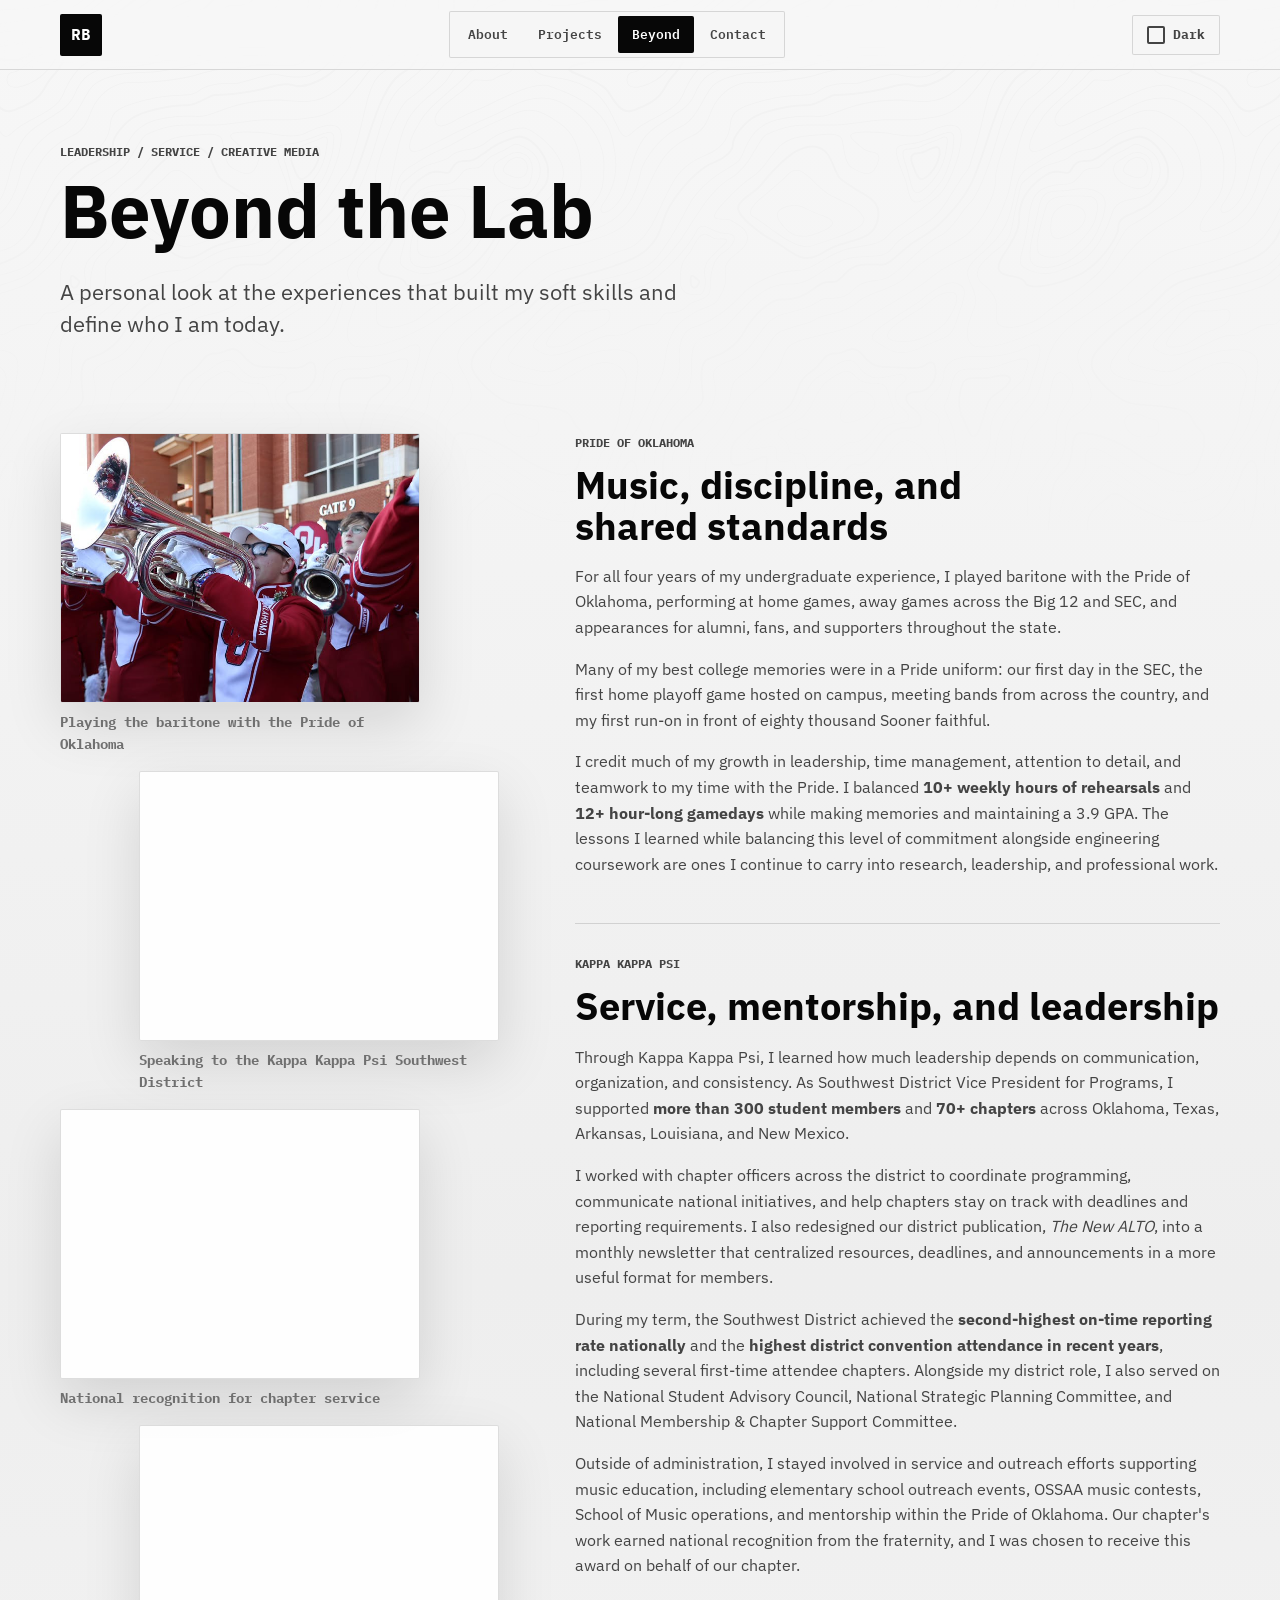
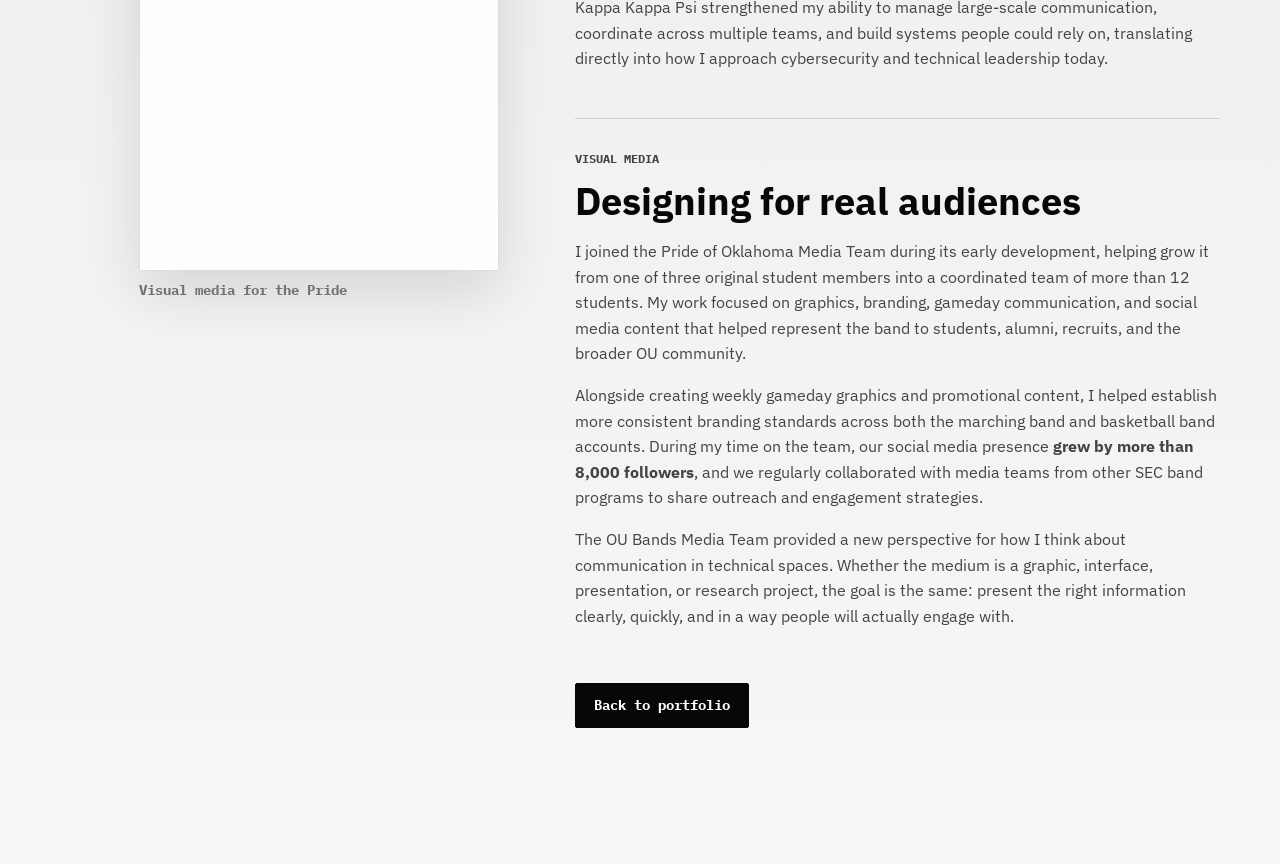
==== commit 96fc6ff6: "Changed background from grid to topography + small mismatch on Beyond page" ====
--- a/pages/beyond.html
+++ b/pages/beyond.html
@@ -1,20 +1,22 @@
 <!DOCTYPE html>
 <html lang="en">
-
 <head>
   <meta charset="UTF-8" />
   <meta name="viewport" content="width=device-width, initial-scale=1.0" />
-  <meta name="description"
-    content="A personal side of Roman Beames: leadership, service, music, and creative media work beyond technical research." />
+  <meta
+    name="description"
+    content="A personal side of Roman Beames: leadership, service, music, and creative media work beyond technical research."
+  />
   <meta name="referrer" content="strict-origin-when-cross-origin" />
-  <meta http-equiv="Content-Security-Policy"
-    content="default-src 'self'; base-uri 'self'; object-src 'none'; script-src 'self'; style-src 'self'; font-src 'self'; img-src 'self'; connect-src 'self'; form-action 'self'; upgrade-insecure-requests" />
+  <meta
+    http-equiv="Content-Security-Policy"
+    content="default-src 'self'; base-uri 'self'; object-src 'none'; script-src 'self'; style-src 'self'; font-src 'self'; img-src 'self'; connect-src 'self'; form-action 'self'; upgrade-insecure-requests"
+  />
   <title>Beyond the Lab | Roman Beames</title>
   <script src="../assets/js/theme-init.js"></script>
   <link rel="stylesheet" href="../assets/css/style.css" />
   <script src="../assets/js/script.js" defer></script>
 </head>
-
 <body>
   <a class="skip-link" href="#main">Skip to content</a>
   <header class="site-header">
@@ -33,7 +35,7 @@
 
   <main class="detail-page" id="main">
     <section class="section-wrap page-hero">
-      <p class="eyebrow">Leadership &middot; Service &middot; Creative Media</p>
+      <p class="eyebrow">Leadership / Service / Creative Media</p>
       <h1>Beyond the Lab</h1>
       <p class="lead">
         A personal look at the experiences that built my soft skills and define who I am today.
@@ -164,5 +166,4 @@
     </section>
   </main>
 </body>
-
-</html>+</html>
